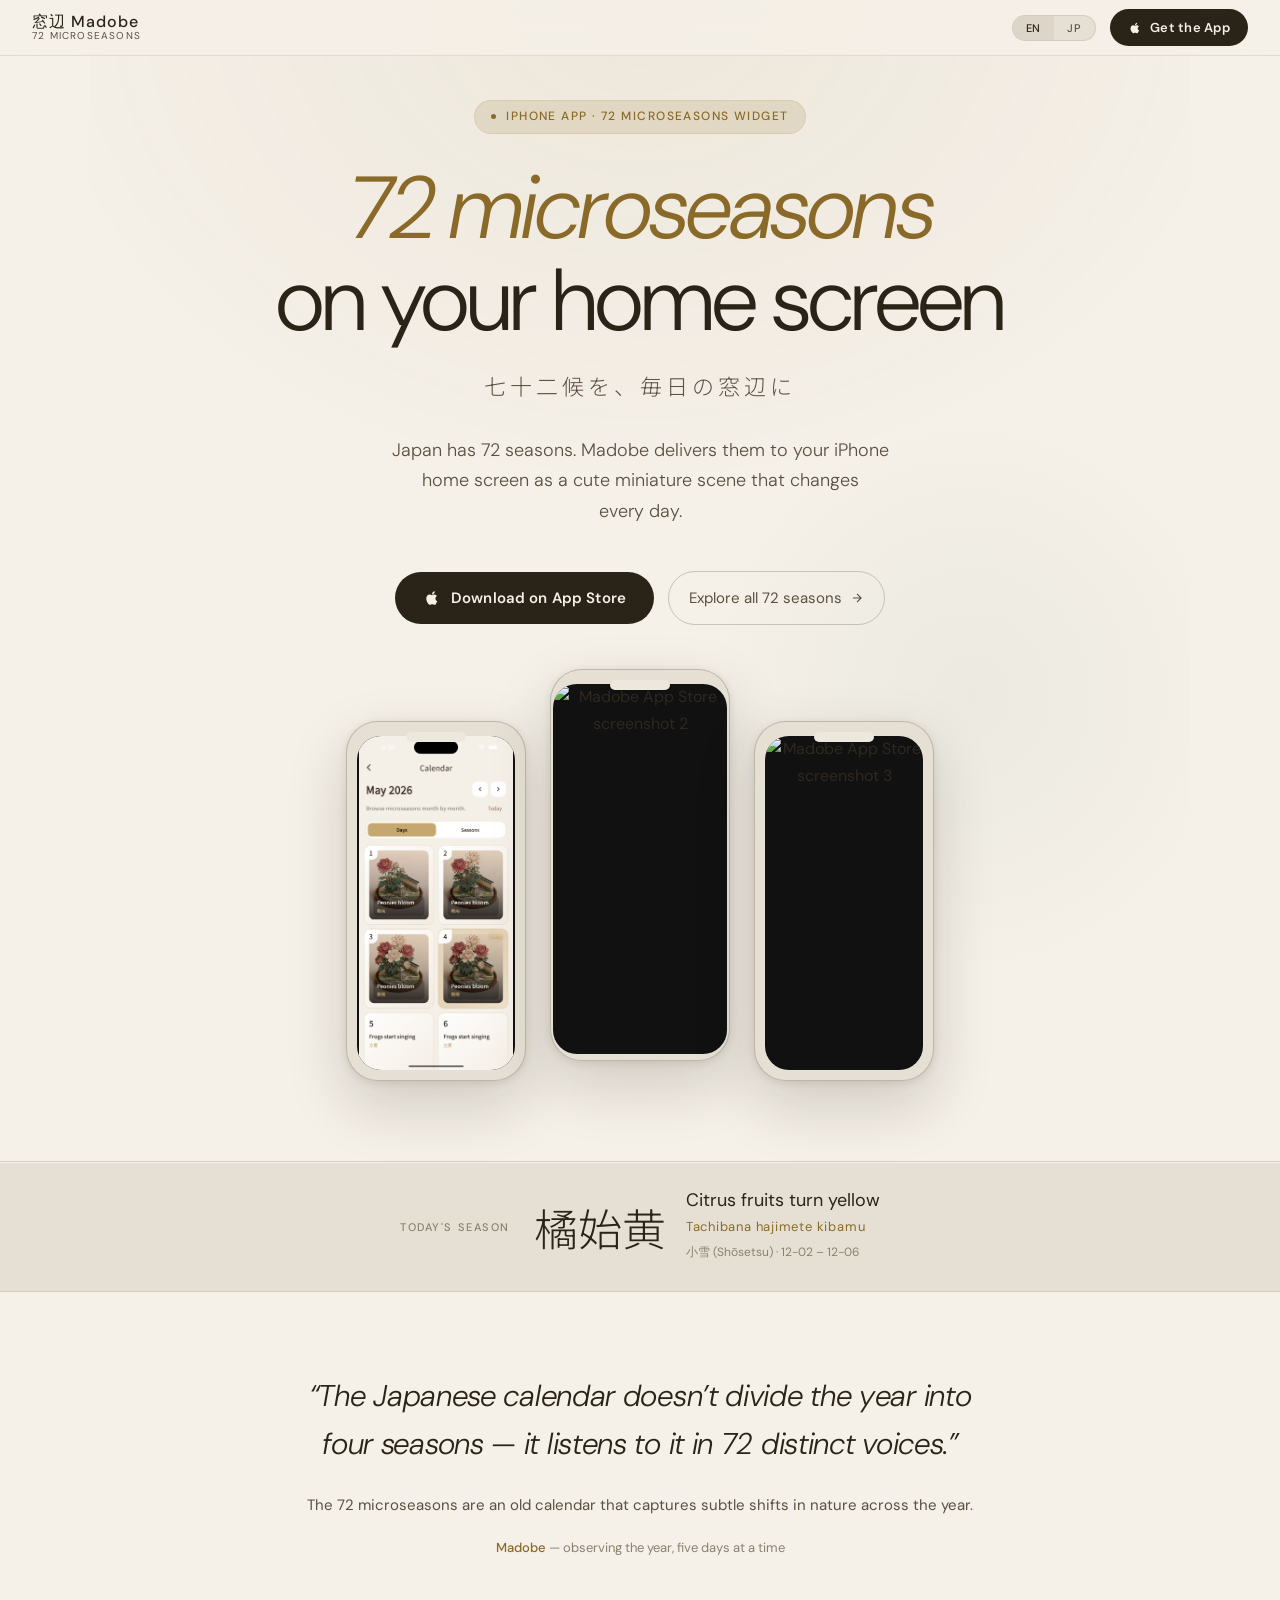
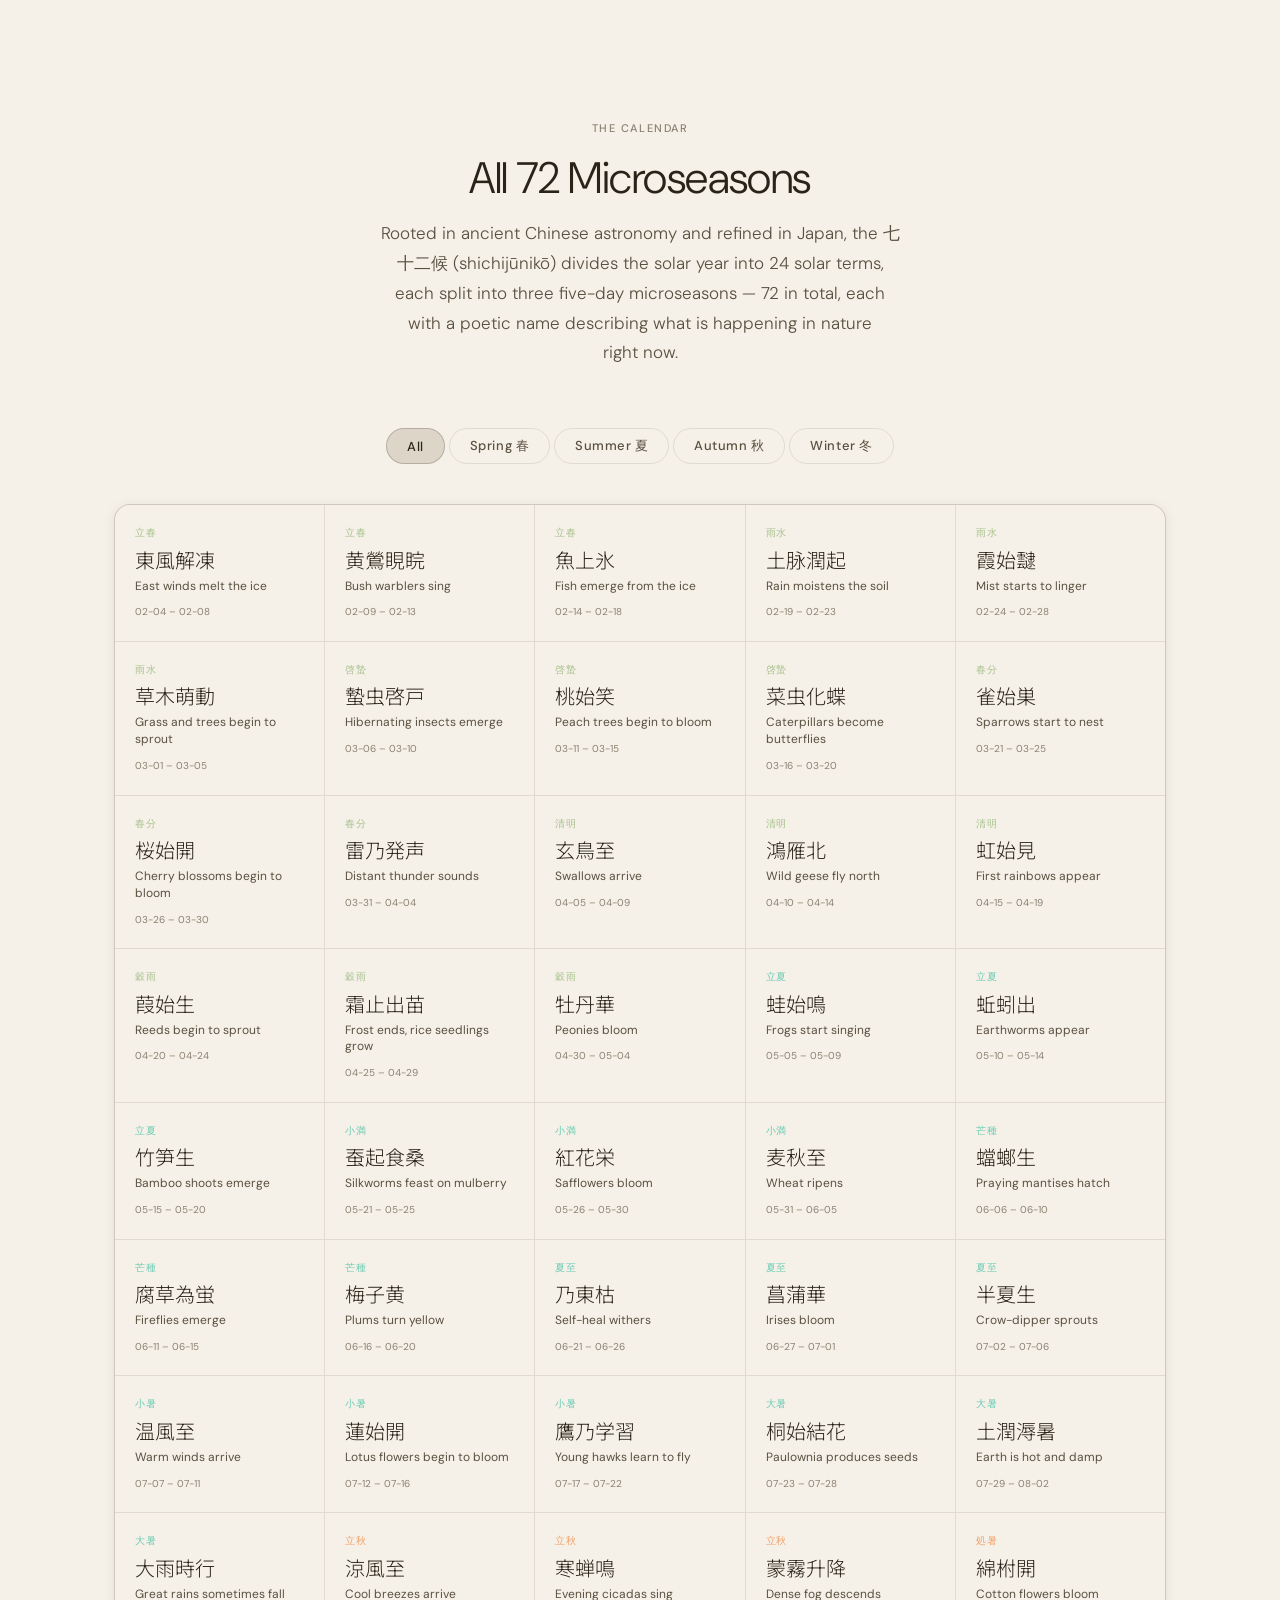
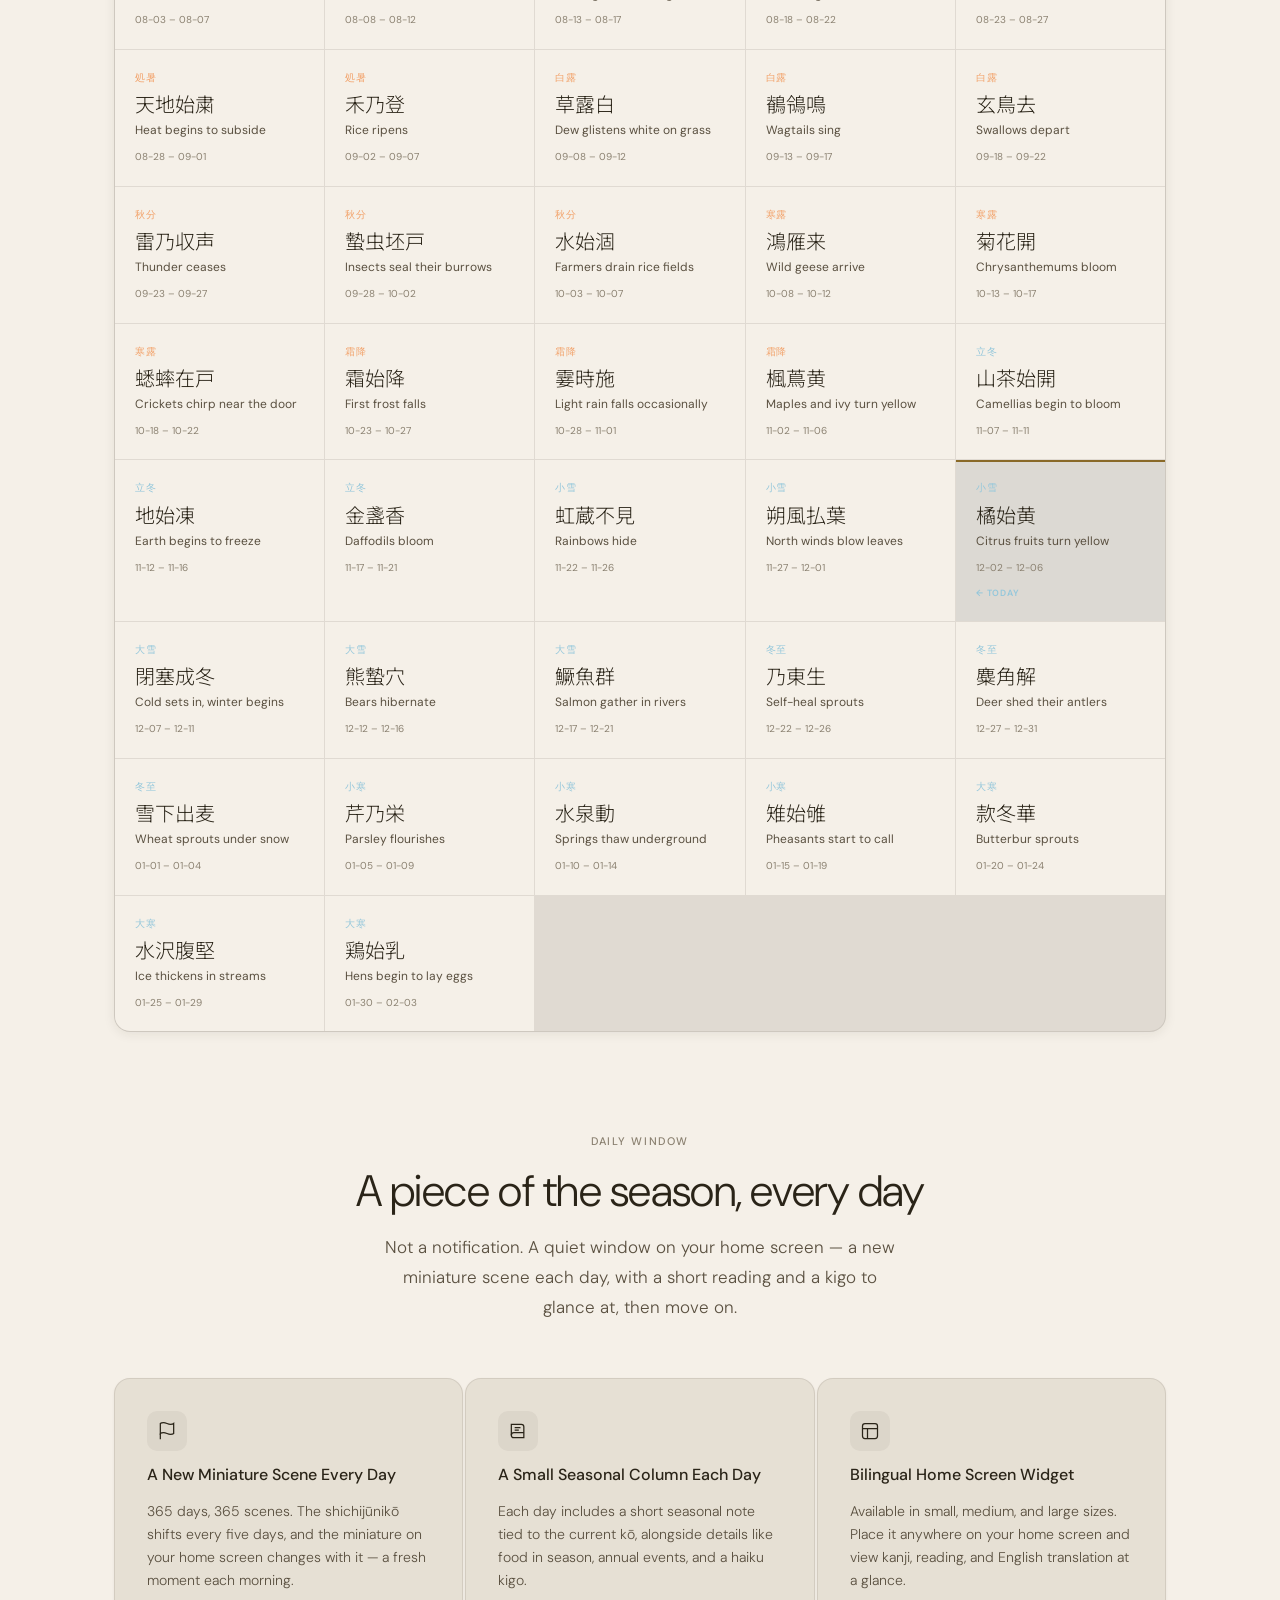
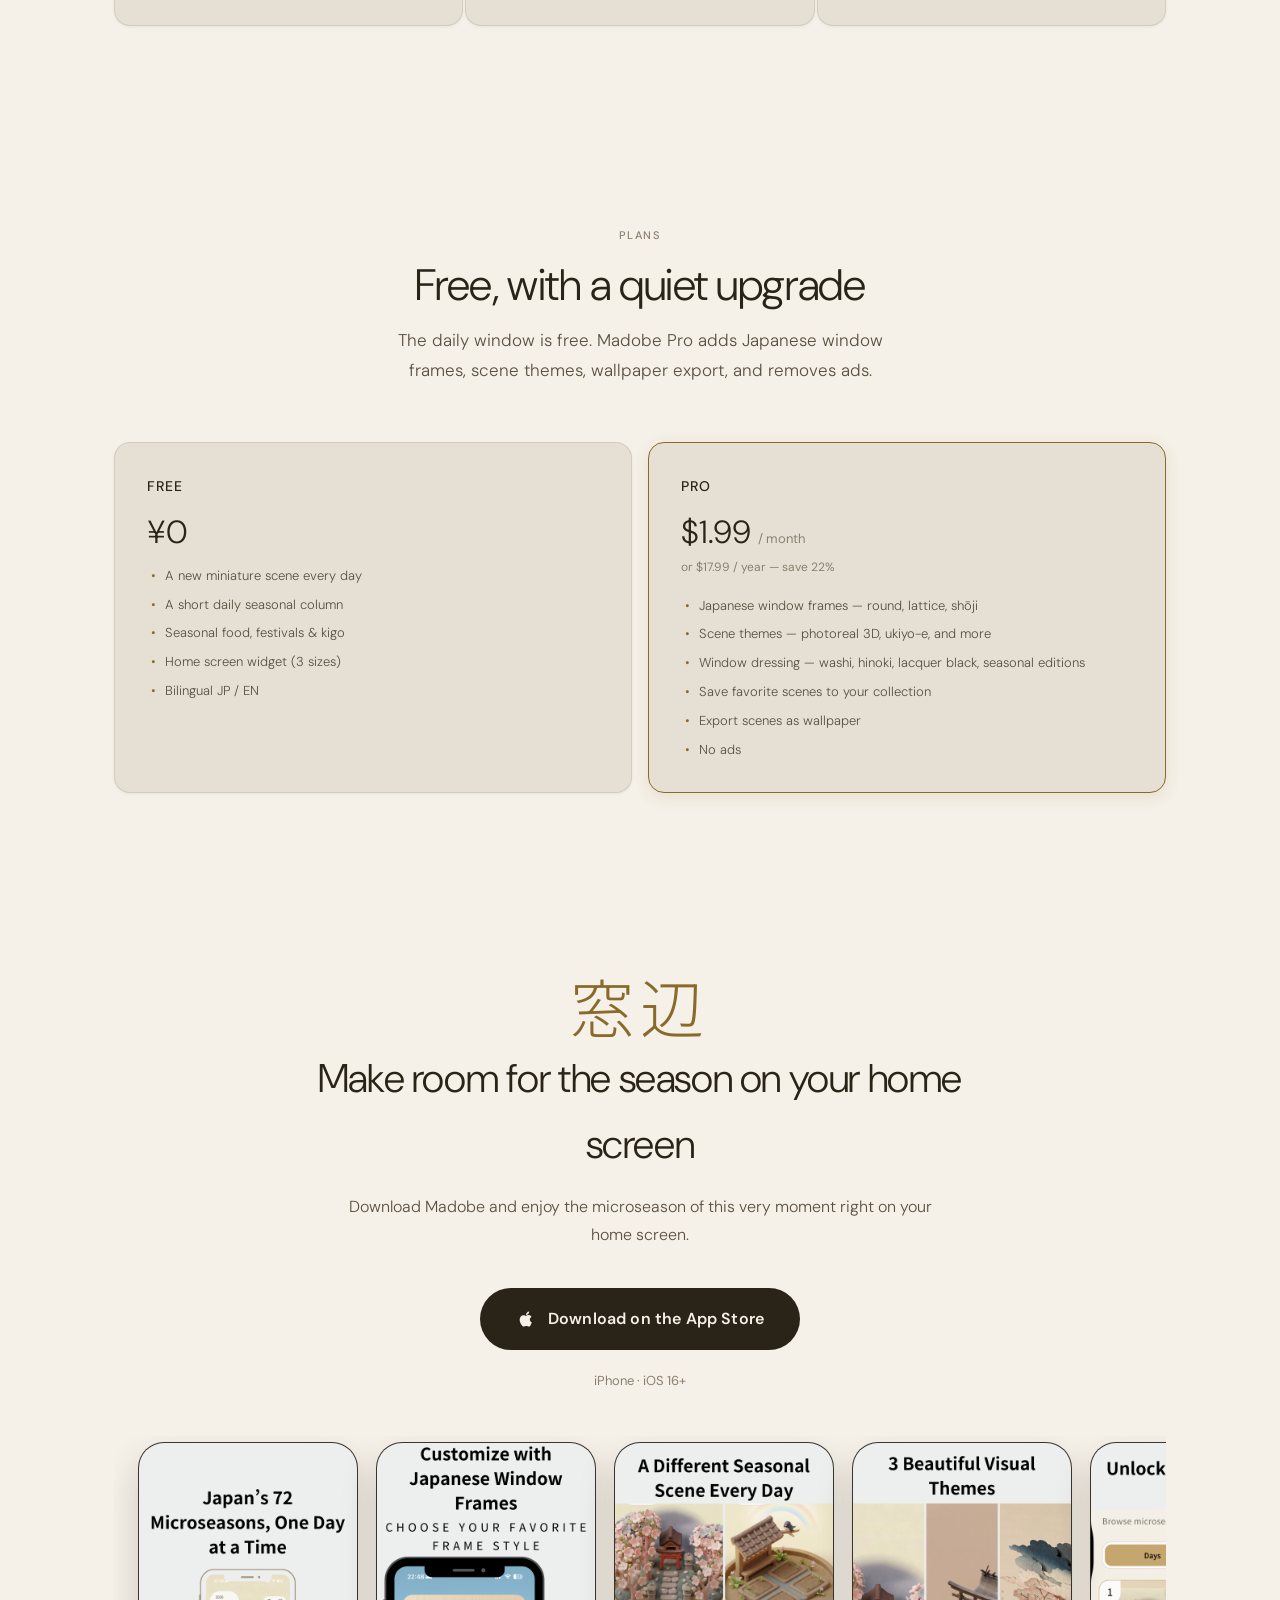
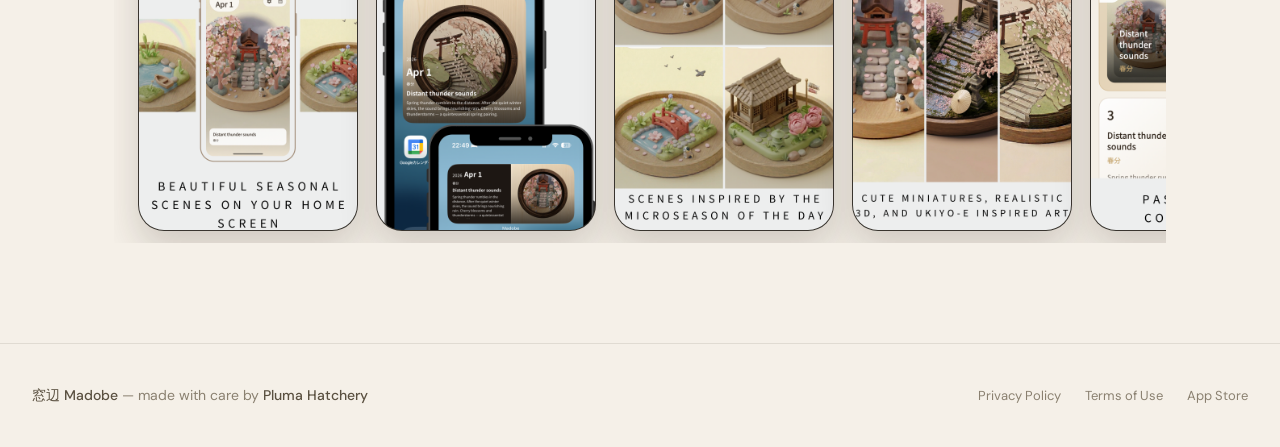
==== index.html @ 2fee661a "Polish landing page copy and assets" ====
<!doctype html>
<html lang="en">
<head>
  <meta charset="utf-8">
  <meta name="viewport" content="width=device-width, initial-scale=1">
  <title>Madobe</title>
  <meta http-equiv="refresh" content="0; url=/madobe/">
  <link rel="canonical" href="https://plumahatchery.com/madobe/">
  <script>
    window.location.replace('/madobe/');
  </script>
</head>
<body>
  <p>Redirecting to <a href="/madobe/">Madobe</a>...</p>
</body>
</html>
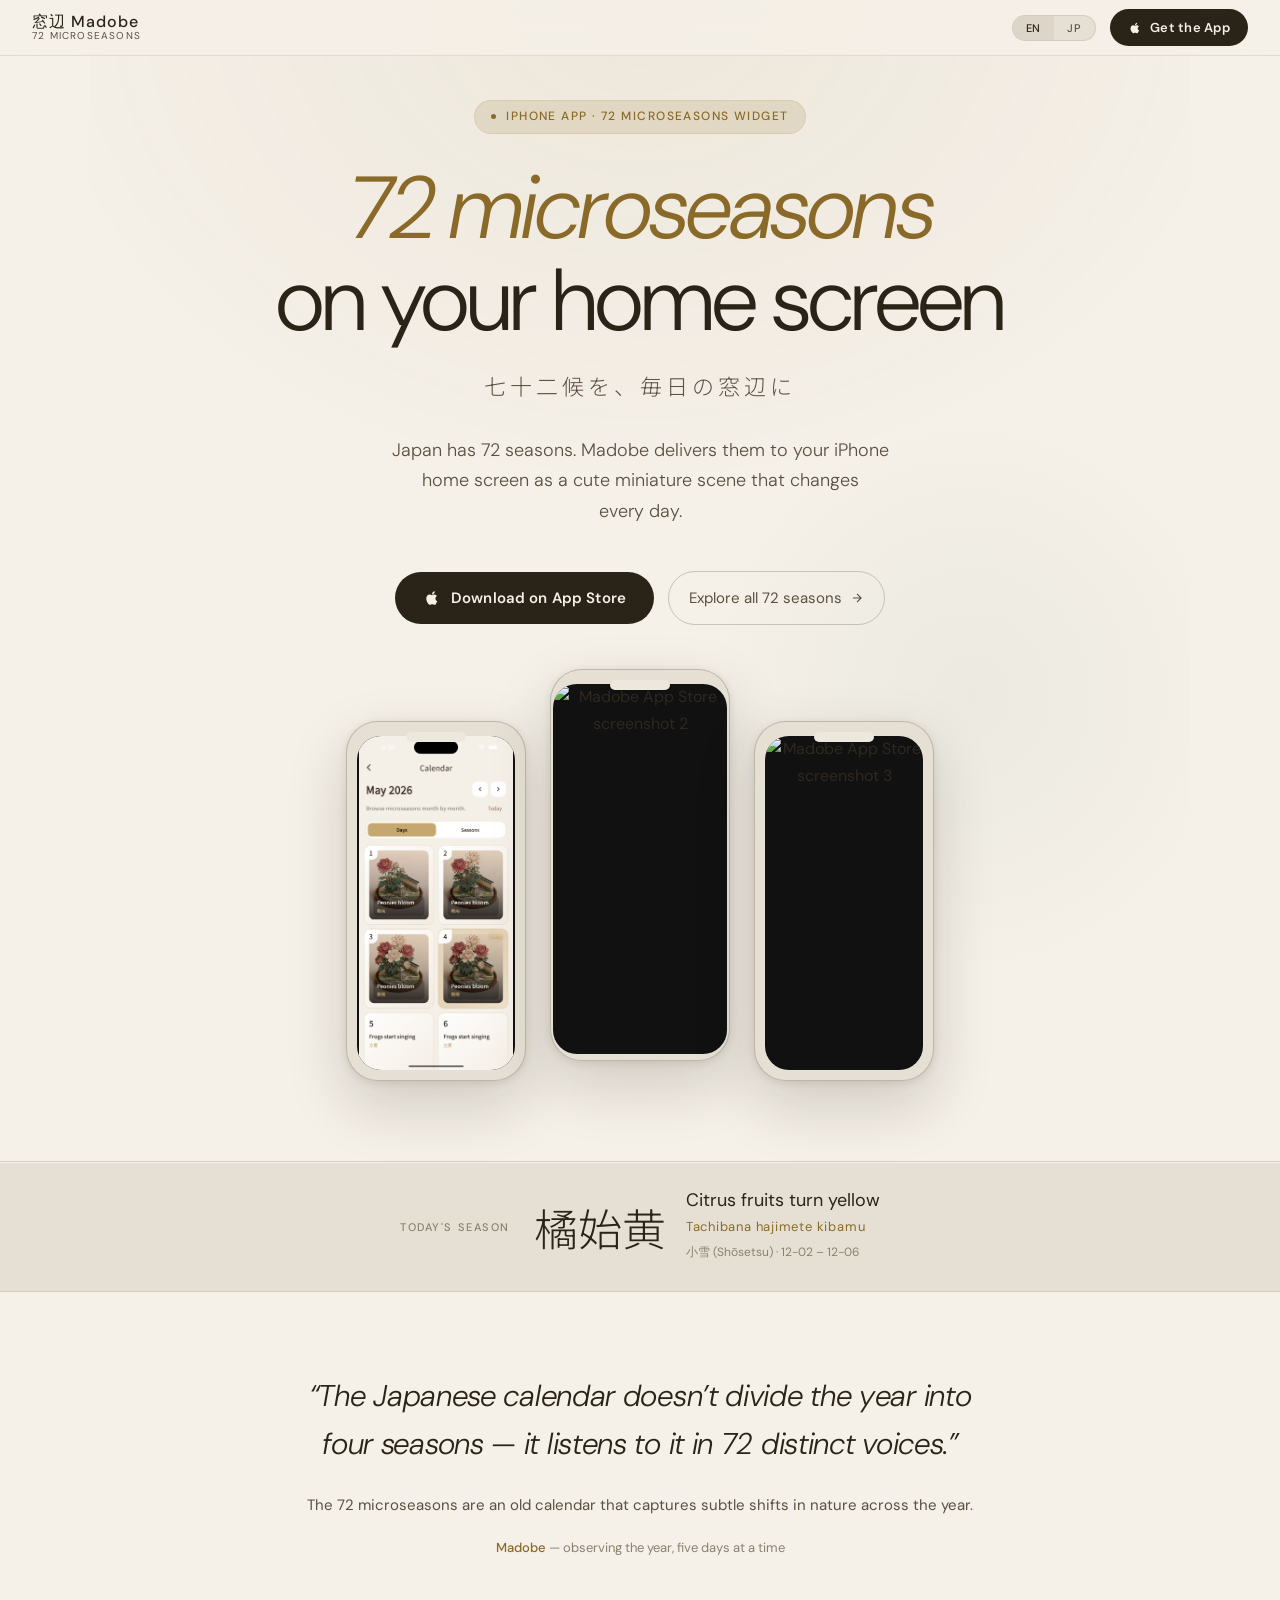
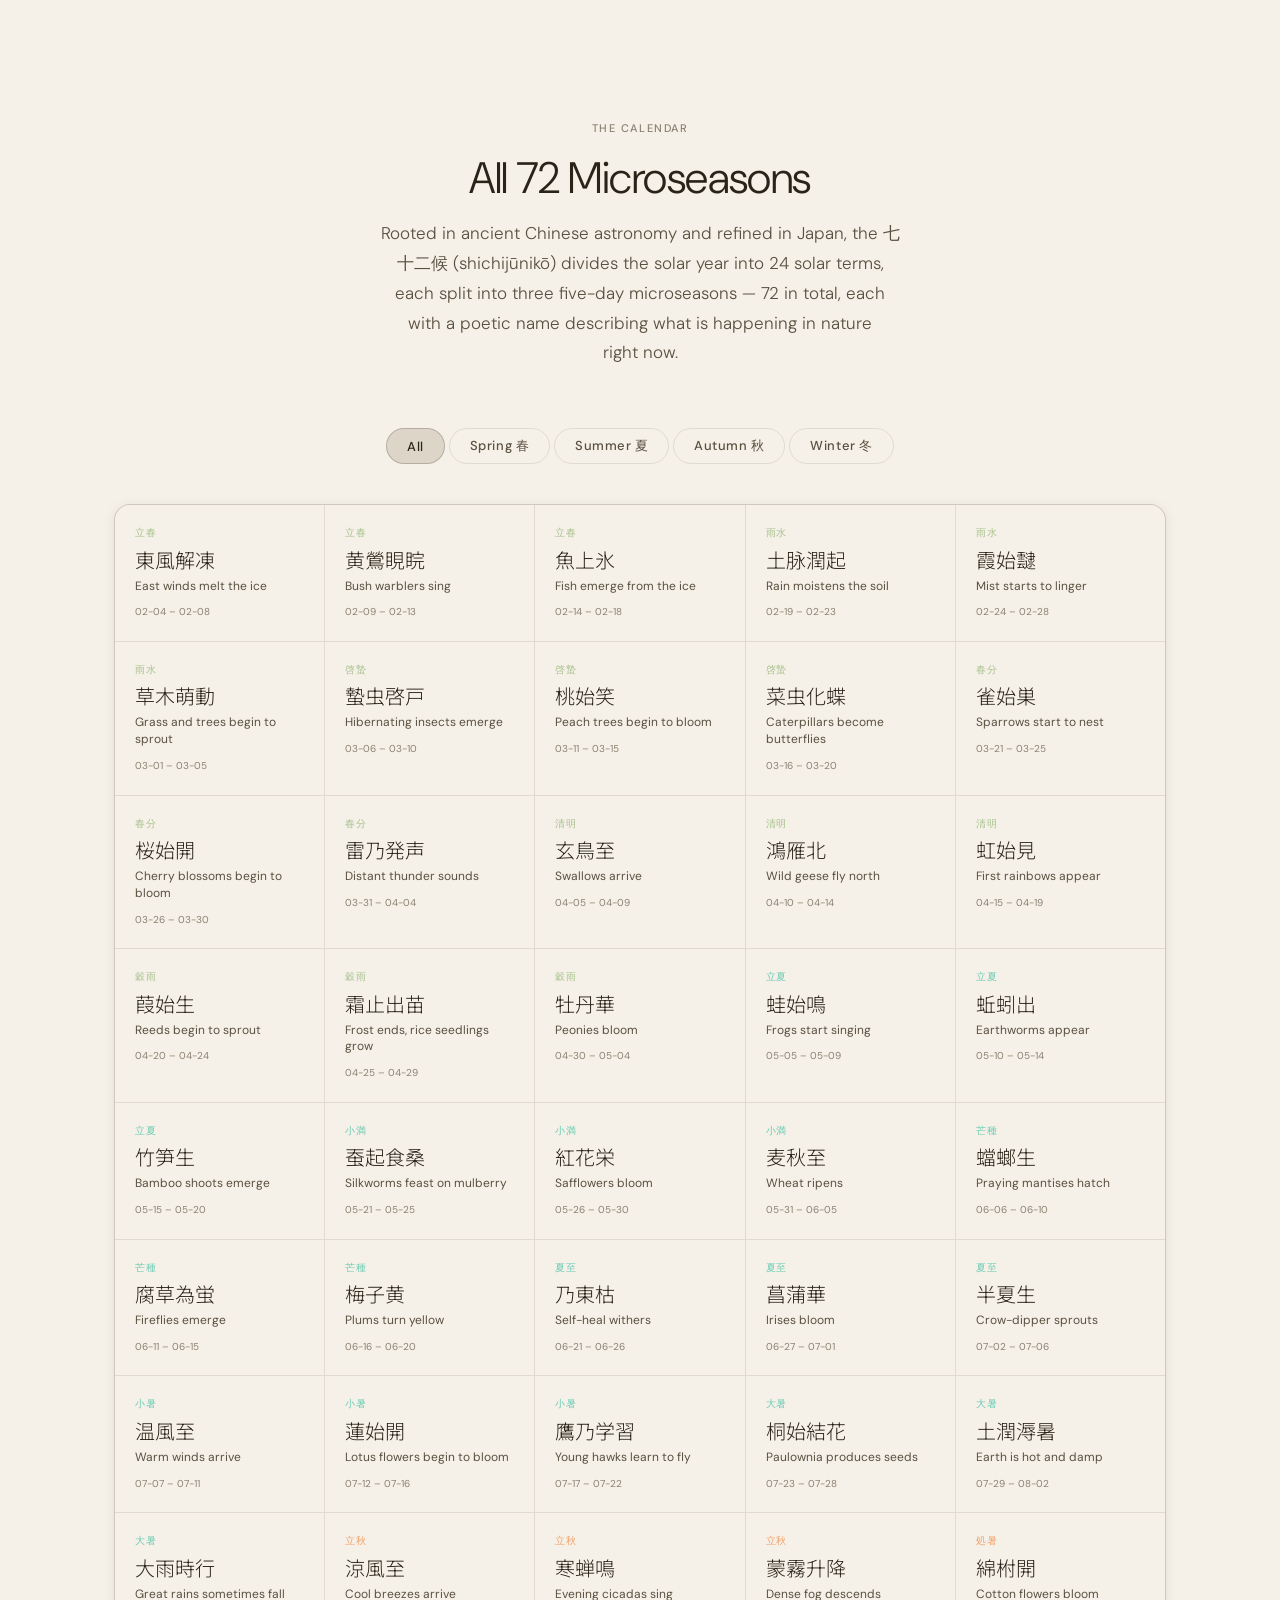
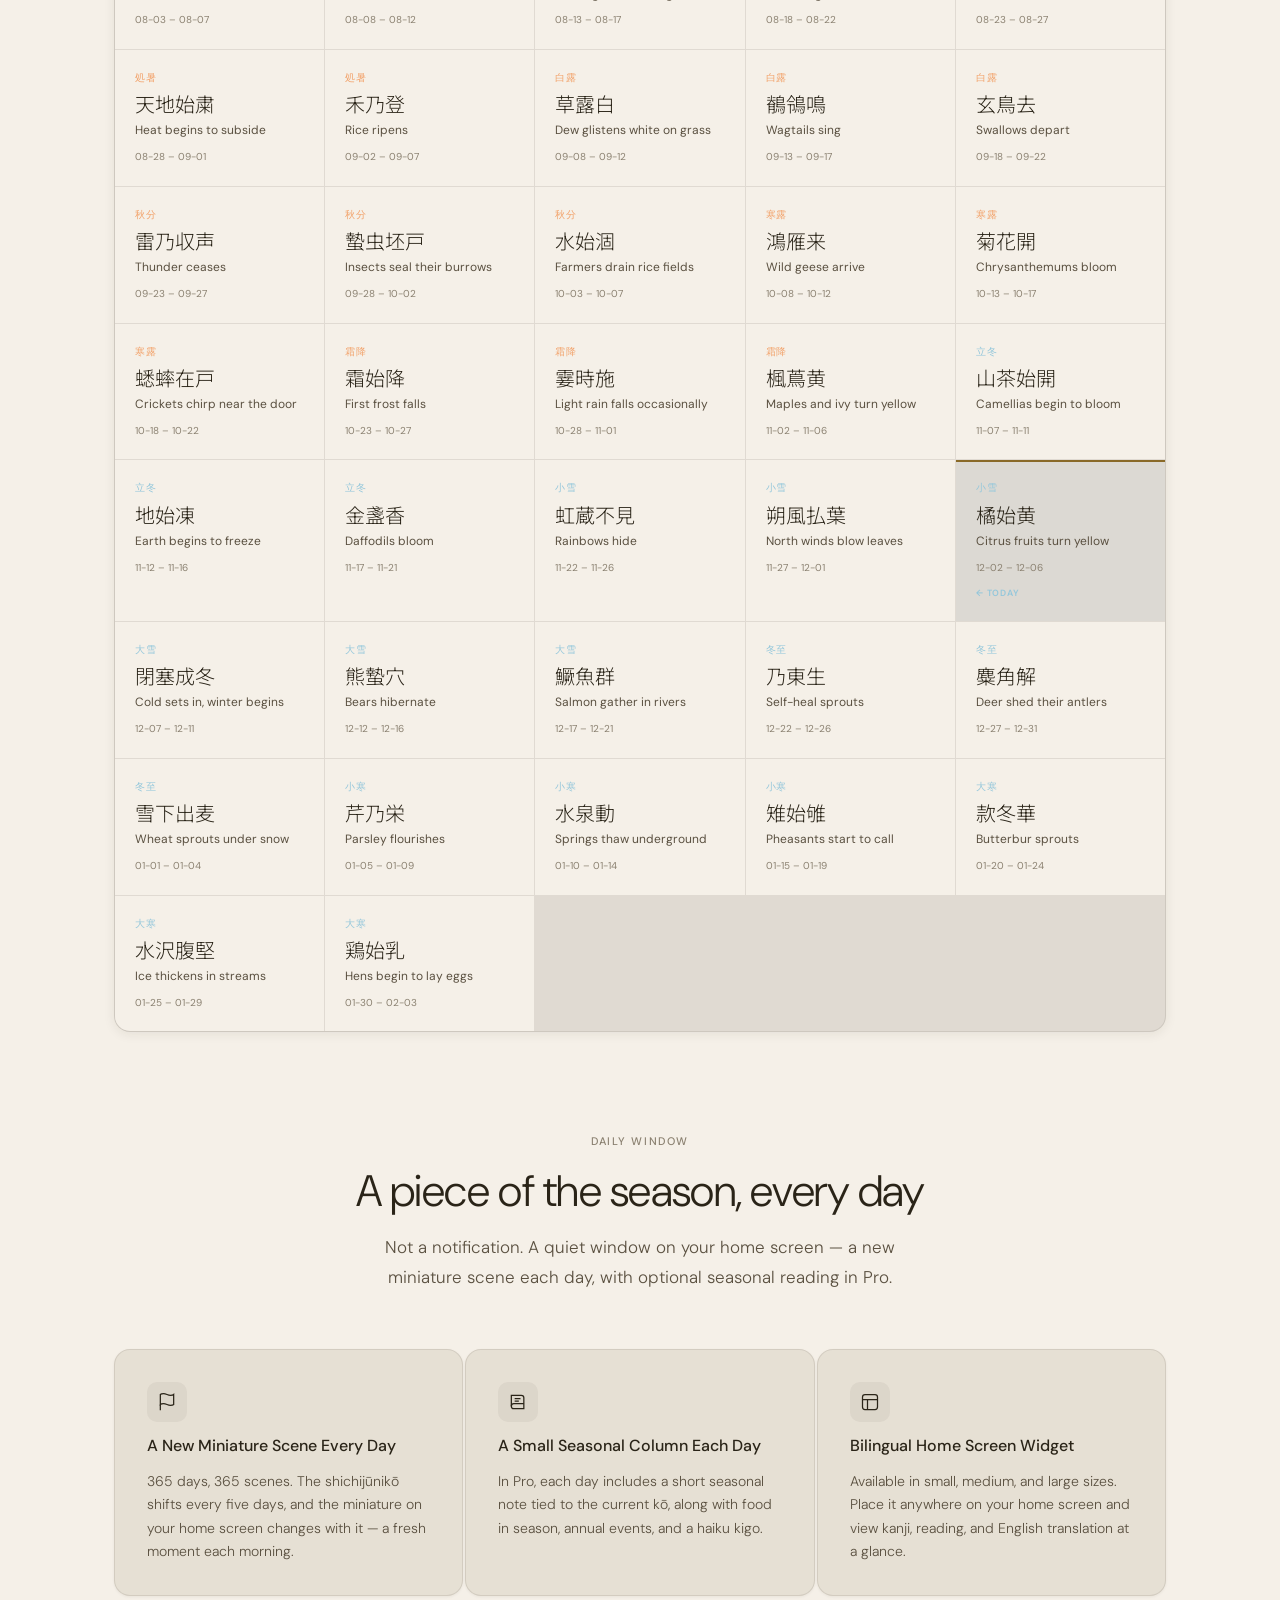
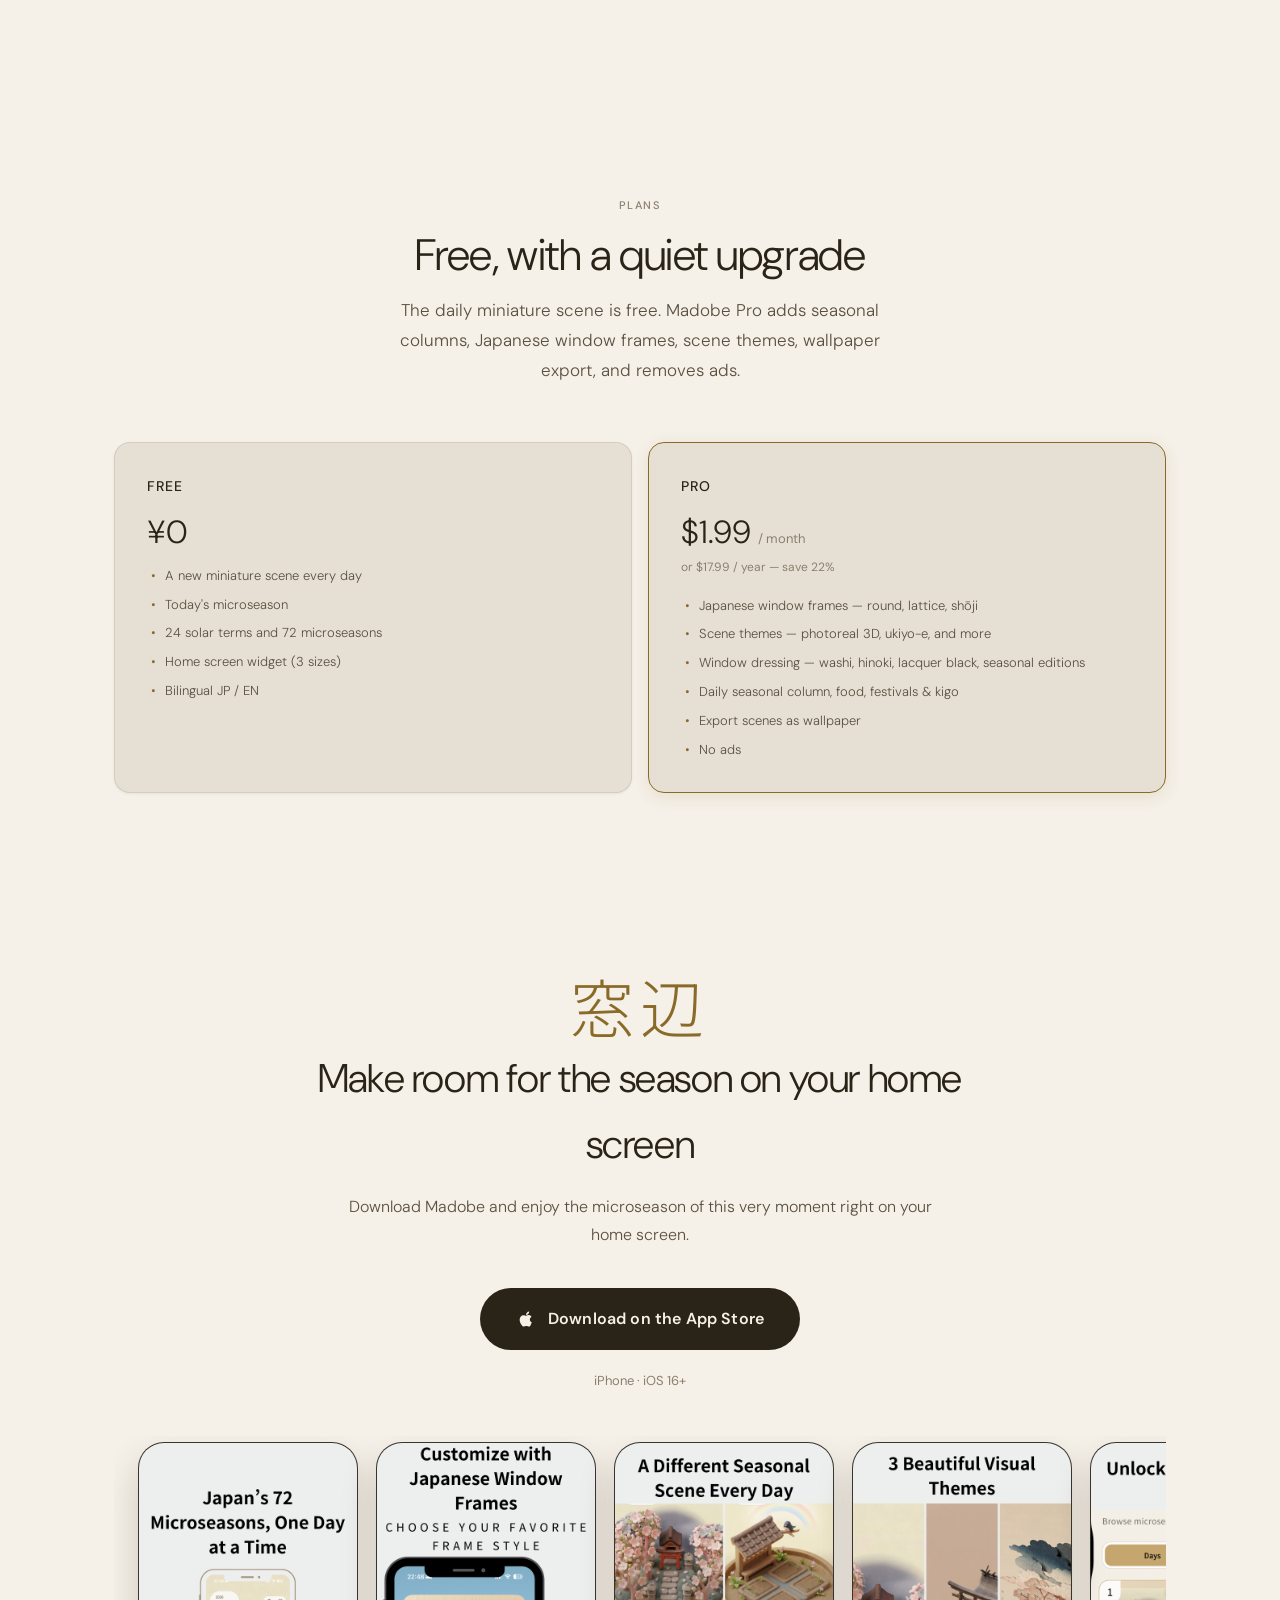
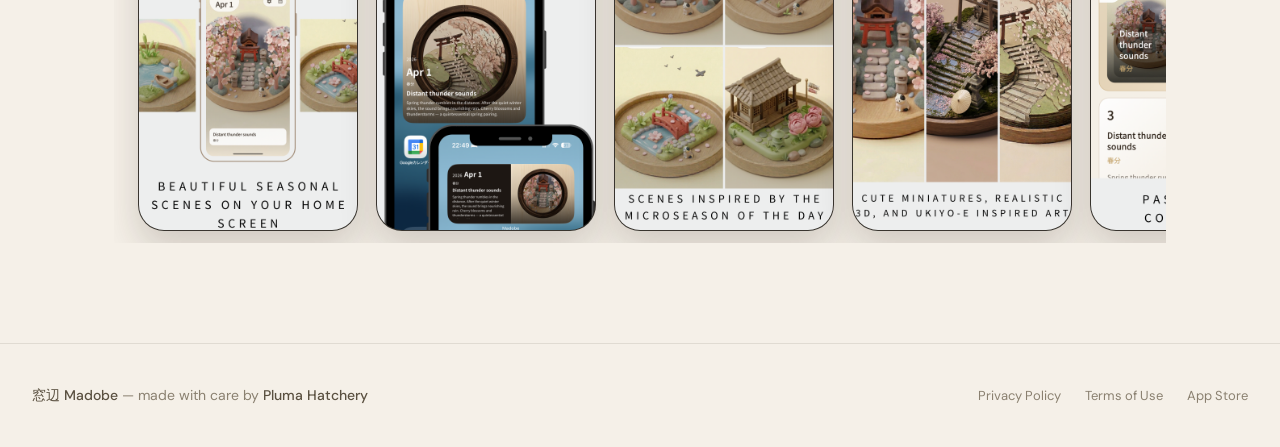
==== commit 2bcb0d17: "Add SEO basics — meta, OG, Twitter card, JSON-LD, robots, sitemap madobe/index.html: - Meta descript" ====
--- a/index.html
+++ b/index.html
@@ -4,6 +4,7 @@
   <meta charset="utf-8">
   <meta name="viewport" content="width=device-width, initial-scale=1">
   <title>Madobe</title>
+  <meta name="robots" content="noindex,follow">
   <meta http-equiv="refresh" content="0; url=/madobe/">
   <link rel="canonical" href="https://plumahatchery.com/madobe/">
   <script>
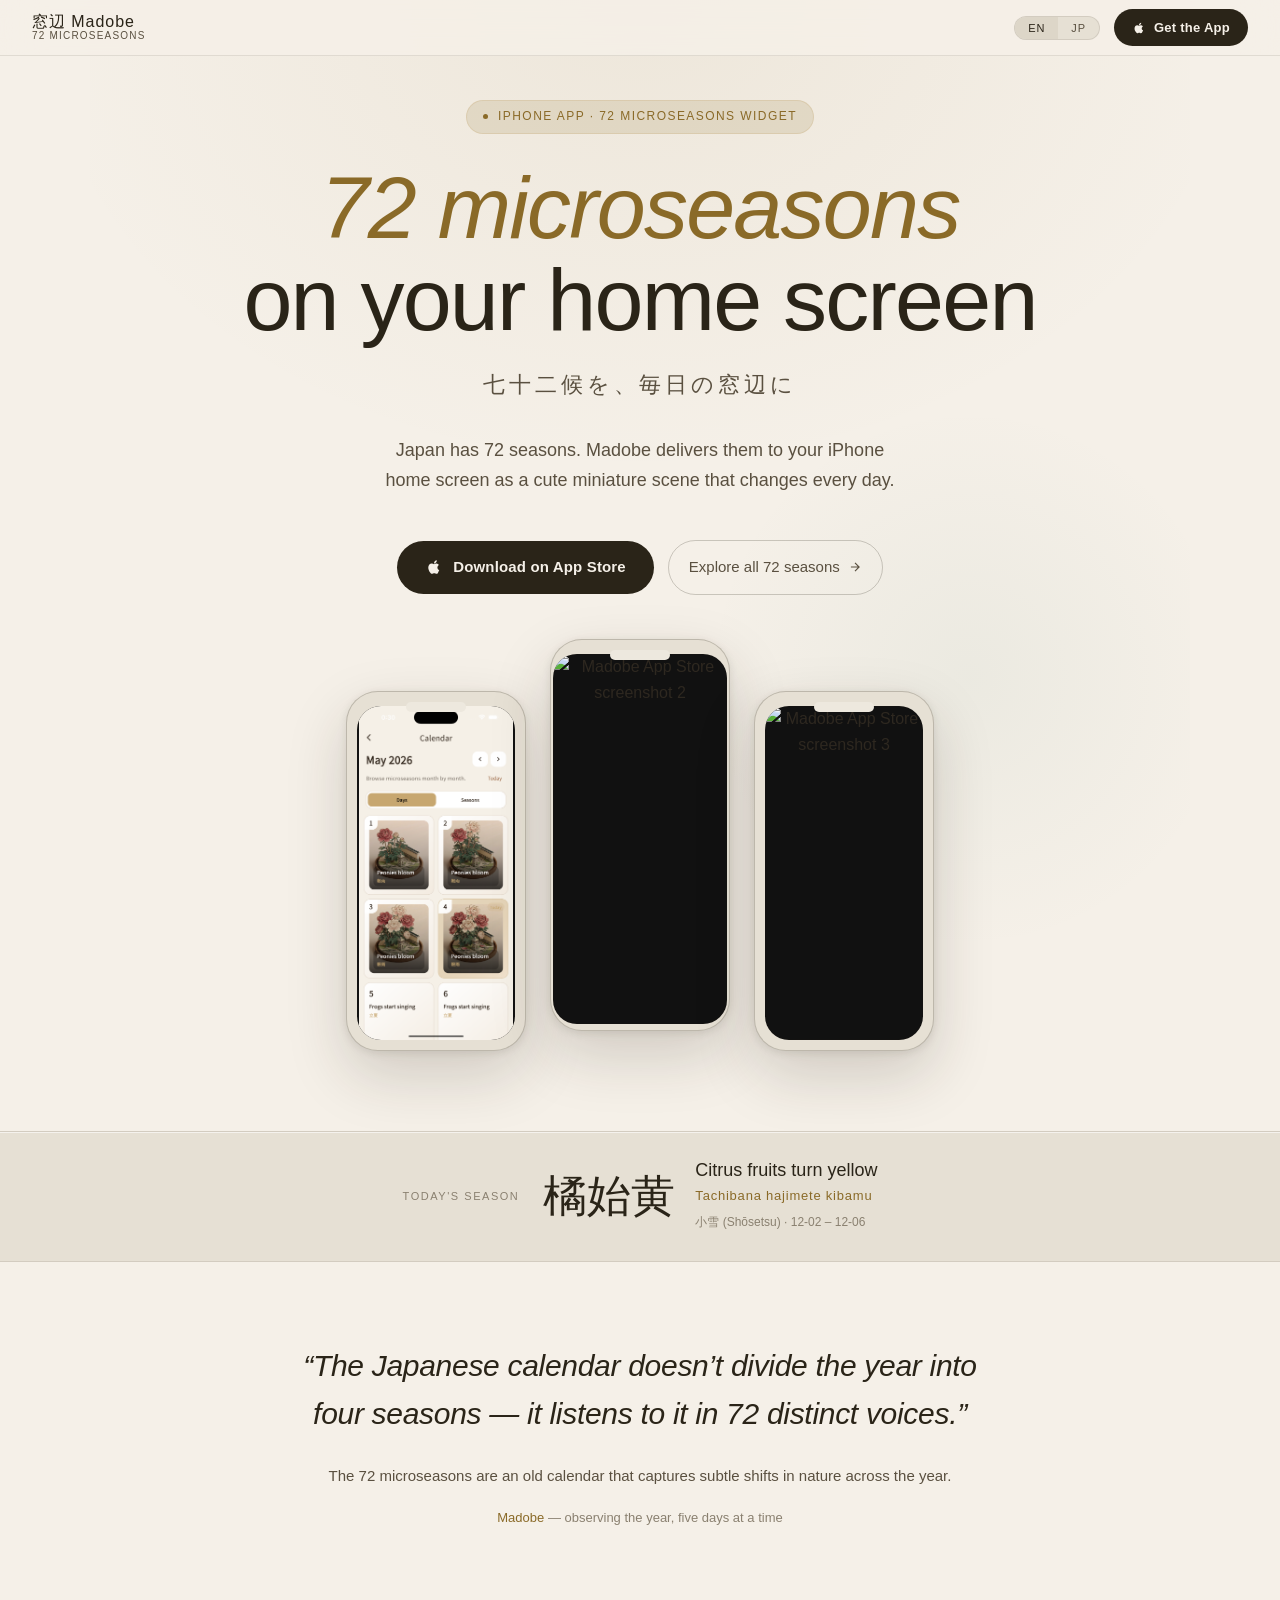
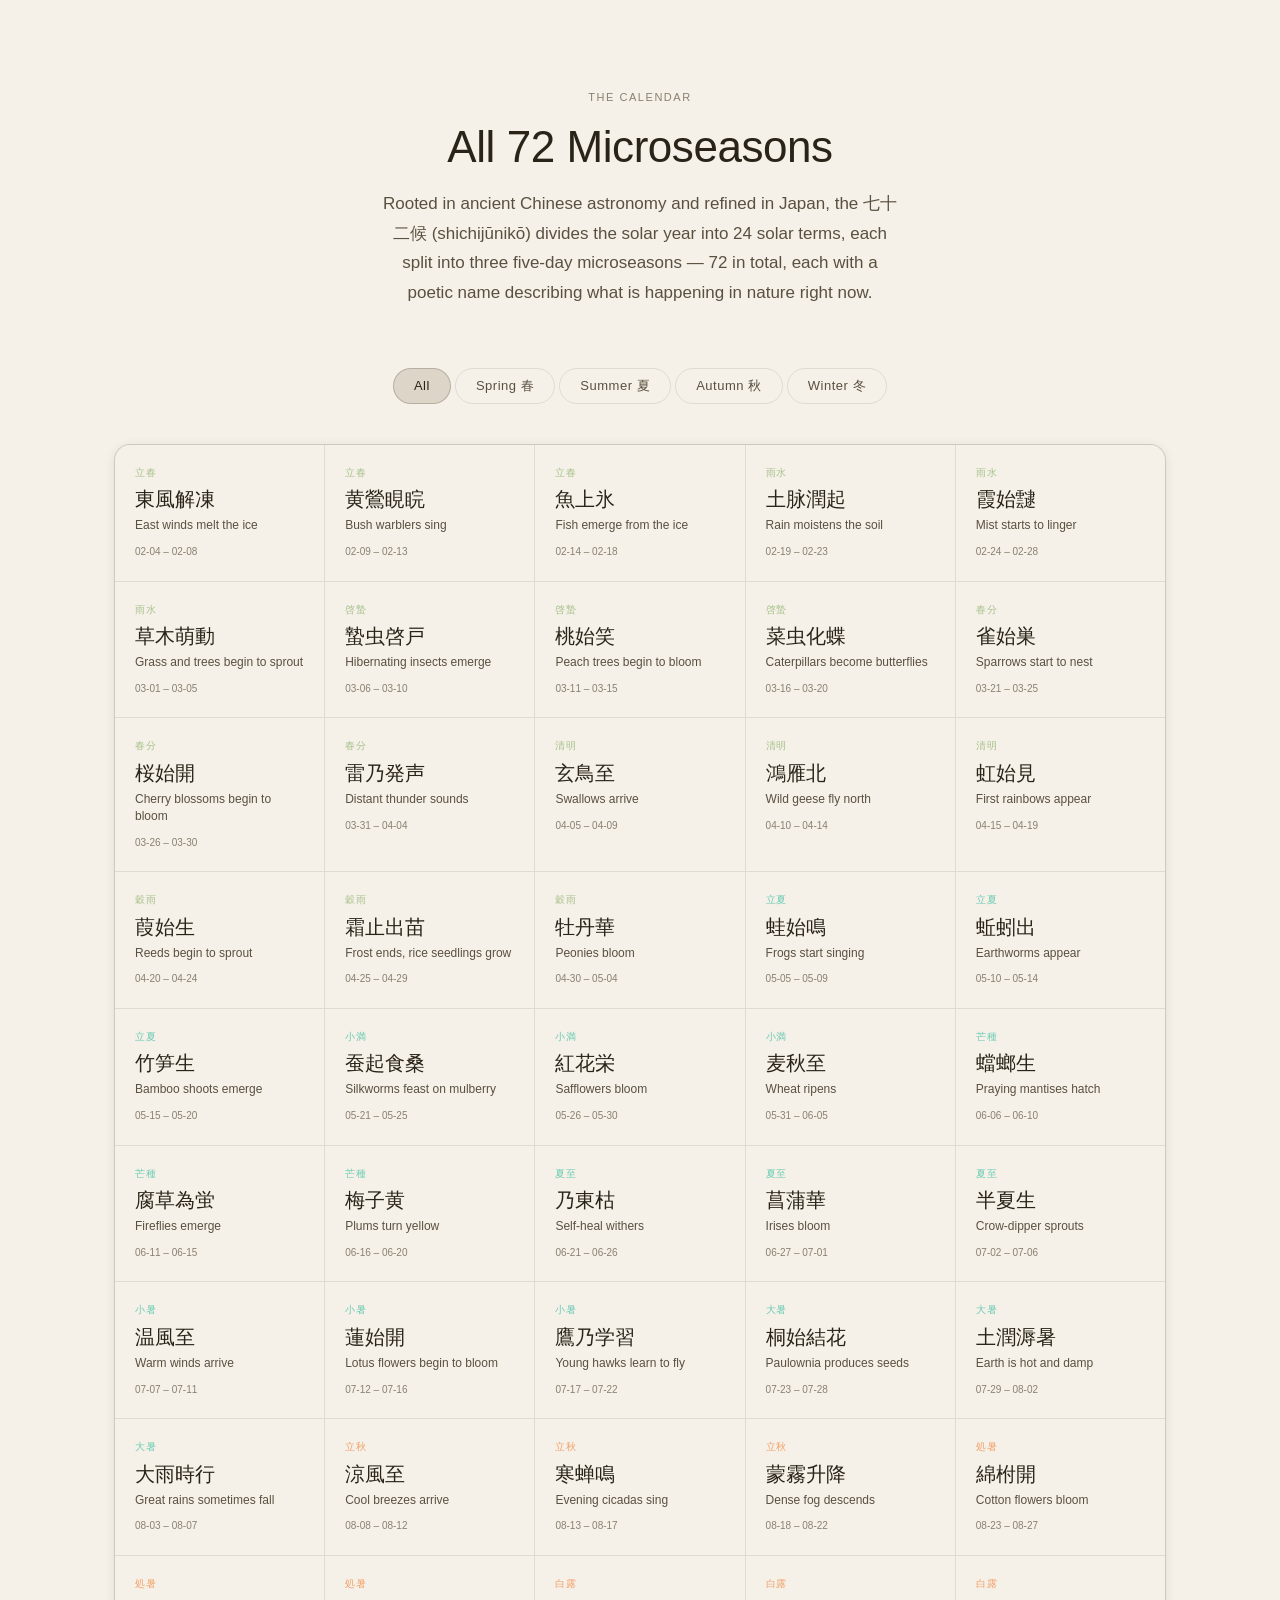
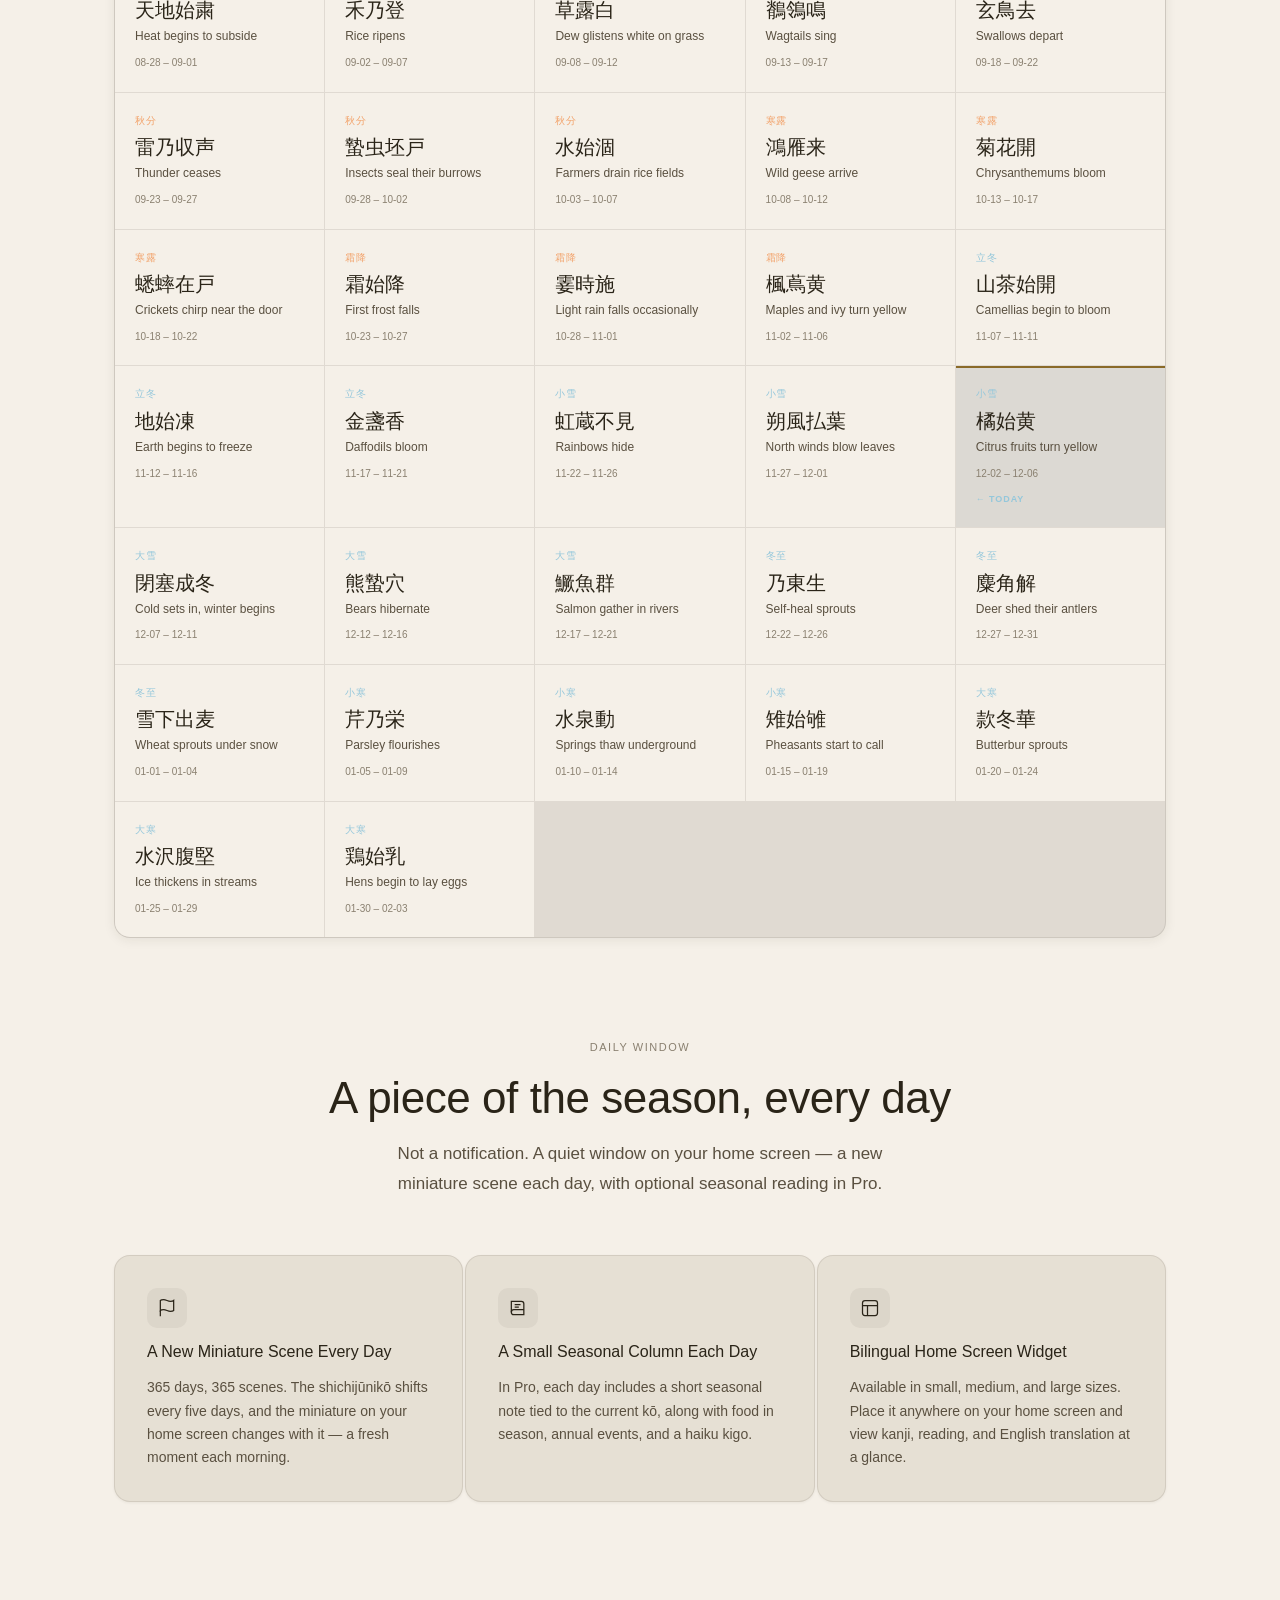
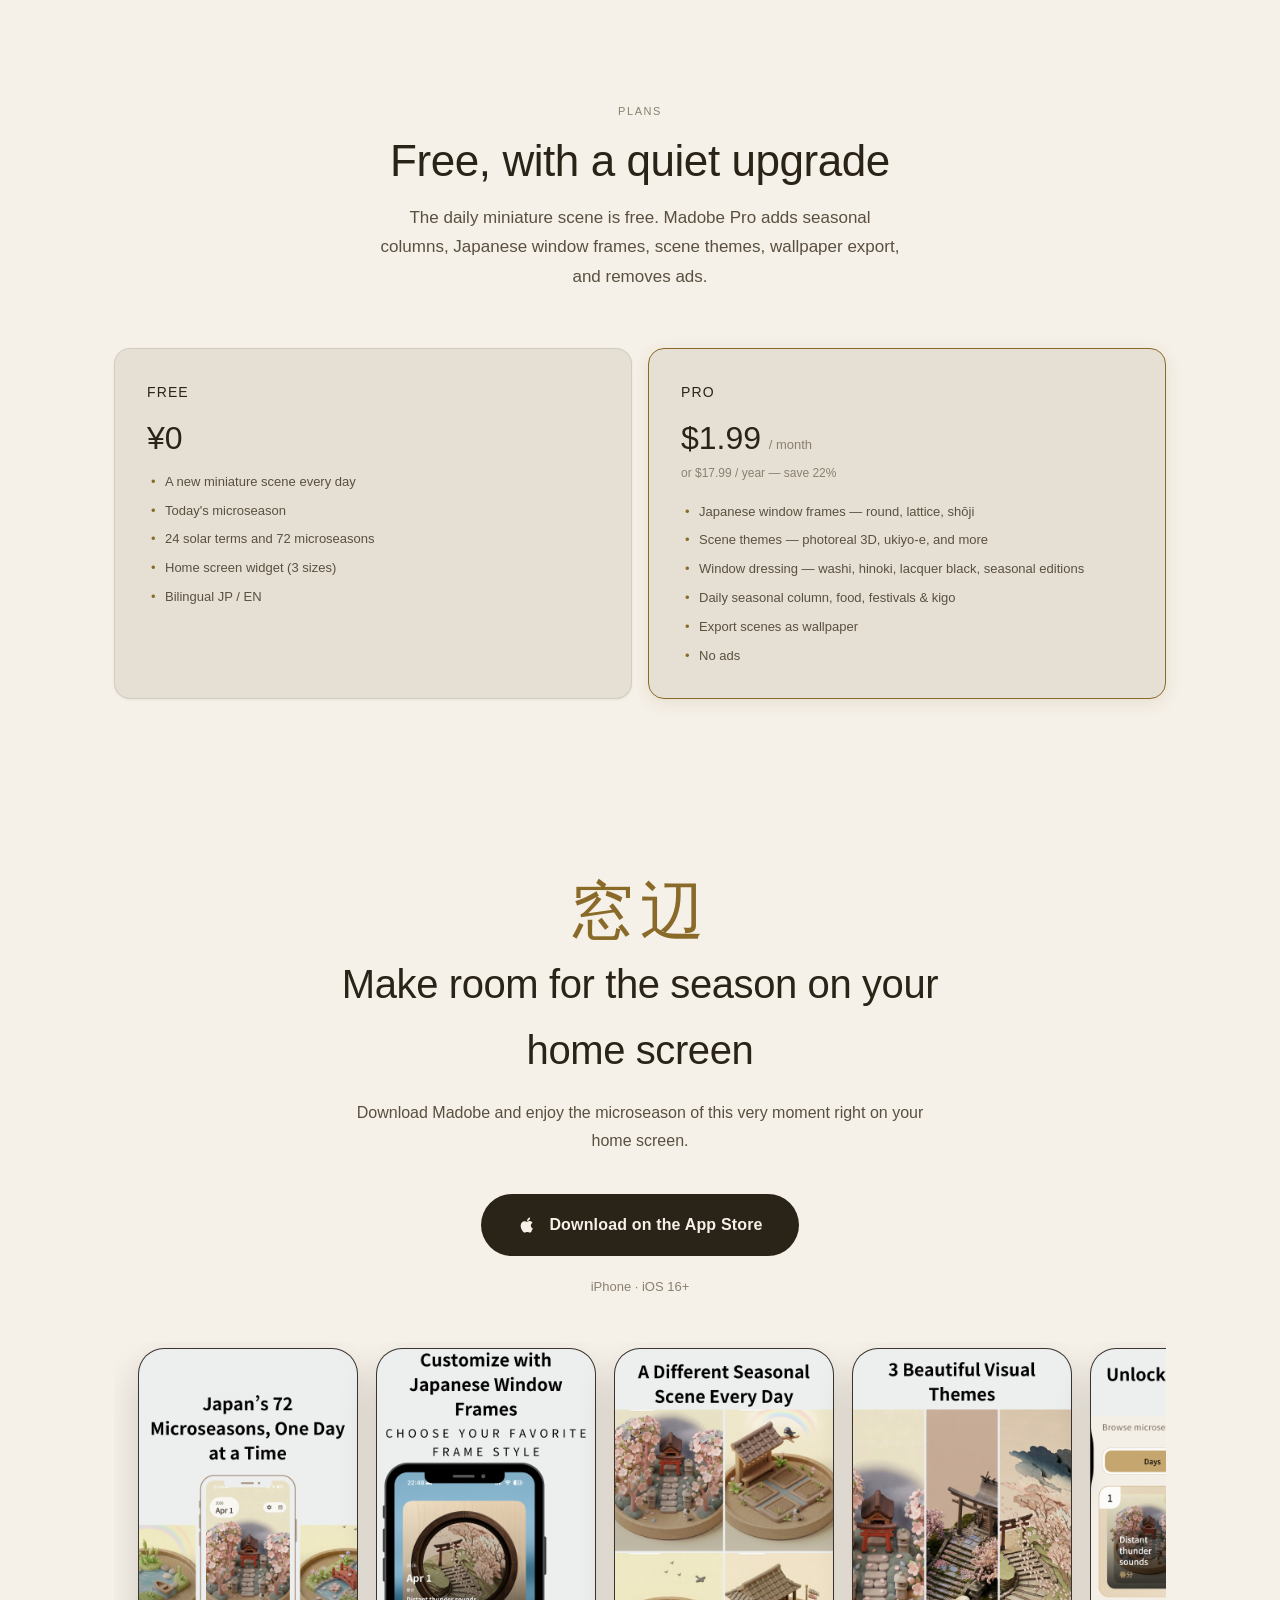
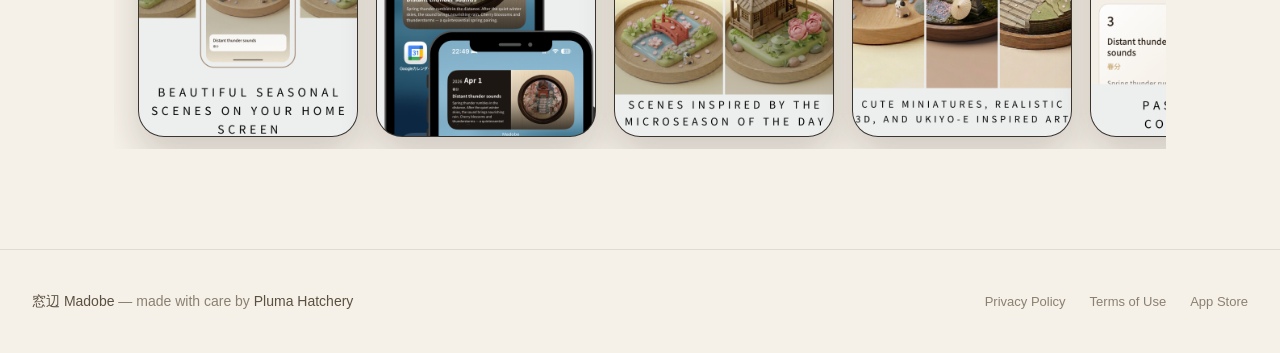
==== commit a923af3f: "Add basic security policies" ====
--- a/index.html
+++ b/index.html
@@ -4,6 +4,9 @@
   <meta charset="utf-8">
   <meta name="viewport" content="width=device-width, initial-scale=1">
   <title>Madobe</title>
+  <meta name="google-site-verification" content="6fL8pVOhXV0p_stTMp_lK1hkpMFZQ0UGc04hpS4qetU">
+  <meta http-equiv="Content-Security-Policy" content="default-src 'self'; img-src 'self' https: data:; style-src 'self' 'unsafe-inline' https://fonts.googleapis.com; font-src 'self' https://fonts.gstatic.com data:; script-src 'self' 'unsafe-inline'; connect-src 'self'; object-src 'none'; base-uri 'self'; form-action 'self'; frame-ancestors 'none'; upgrade-insecure-requests">
+  <meta name="referrer" content="strict-origin-when-cross-origin">
   <meta name="robots" content="noindex,follow">
   <meta http-equiv="refresh" content="0; url=/madobe/">
   <link rel="canonical" href="https://plumahatchery.com/madobe/">
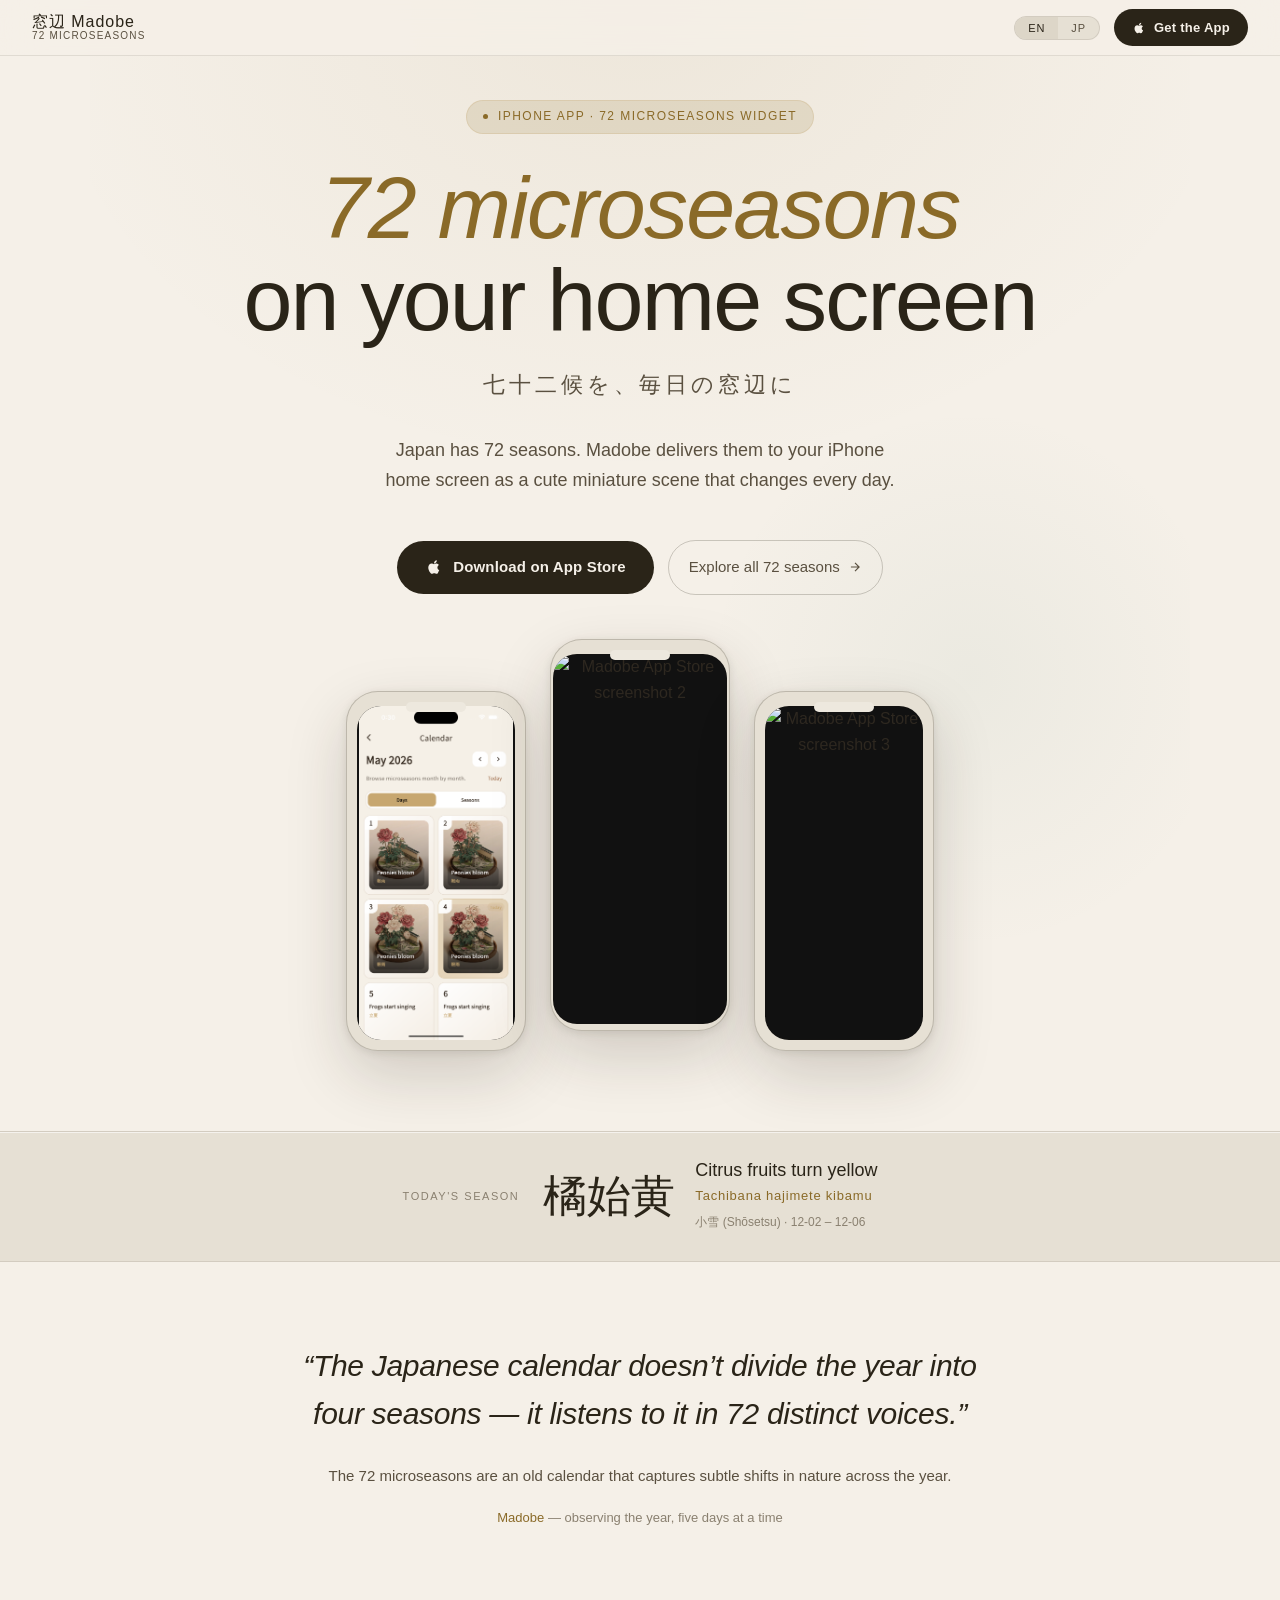
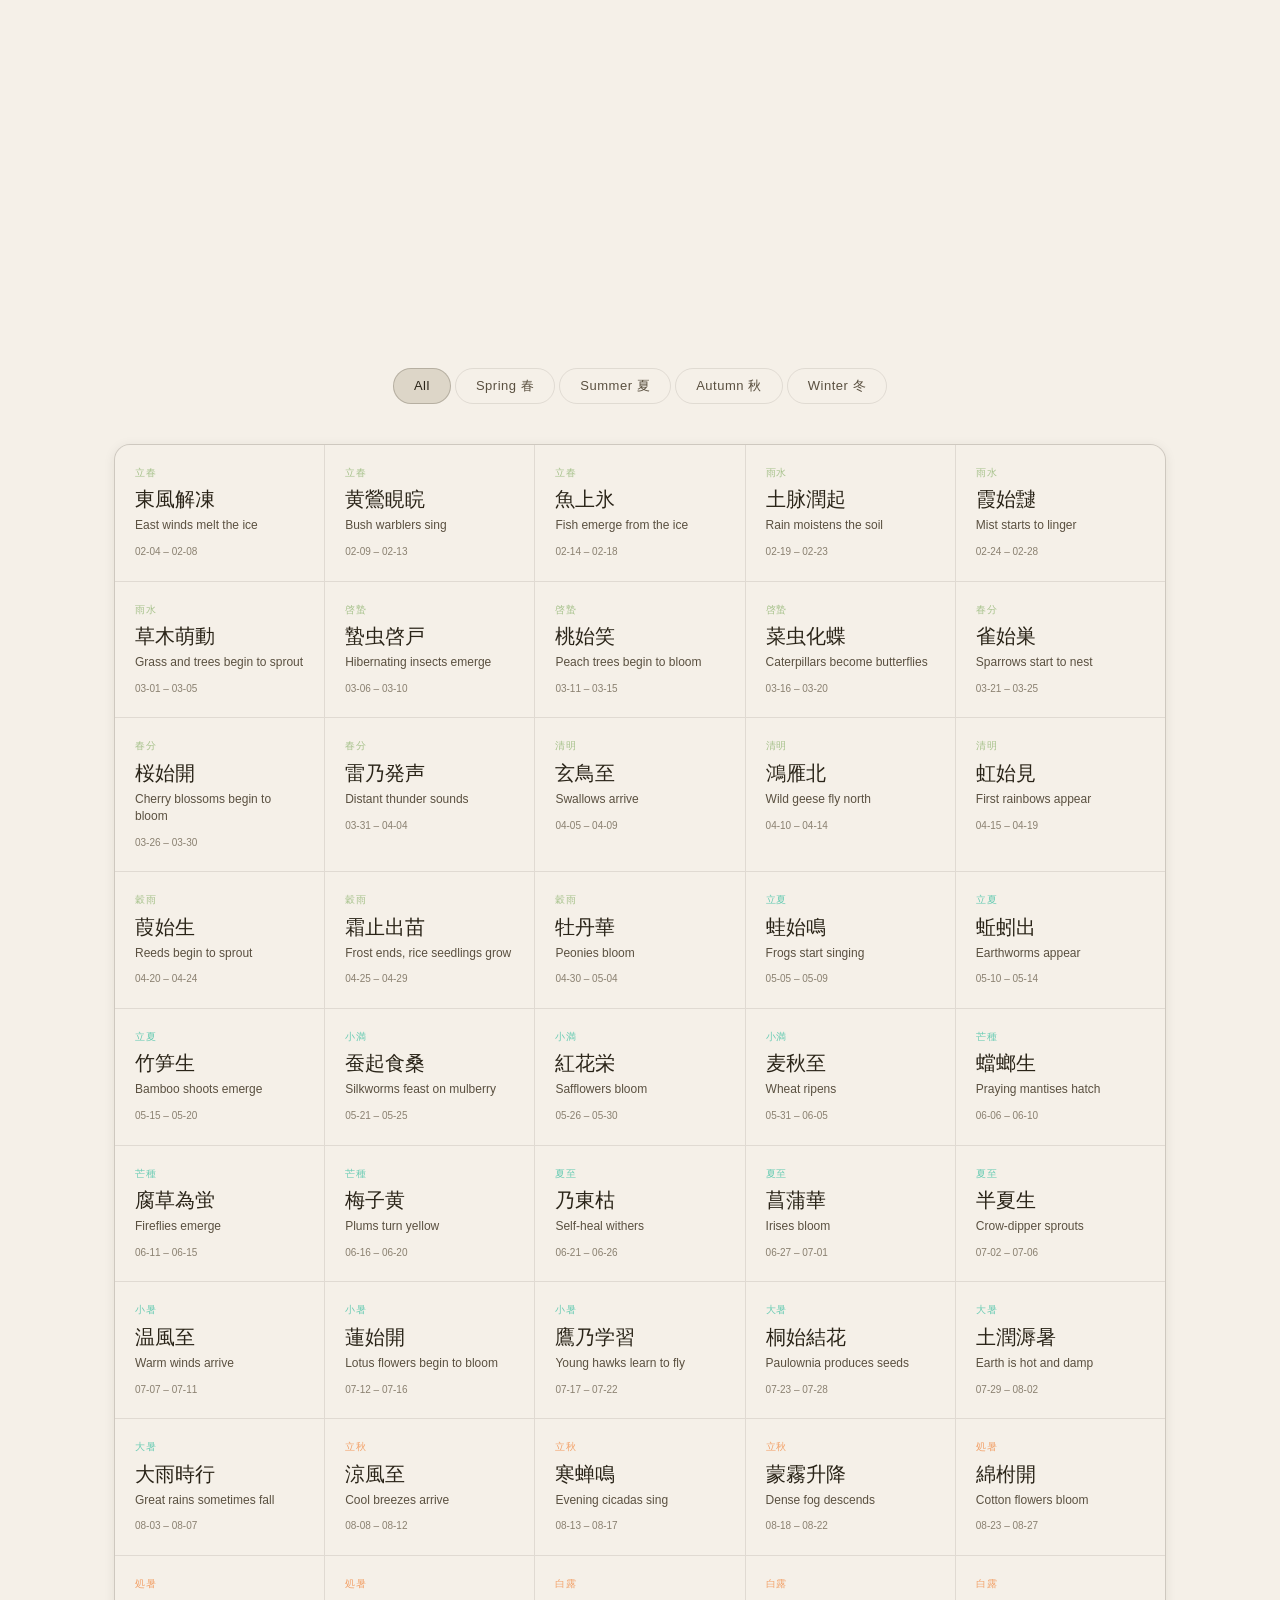
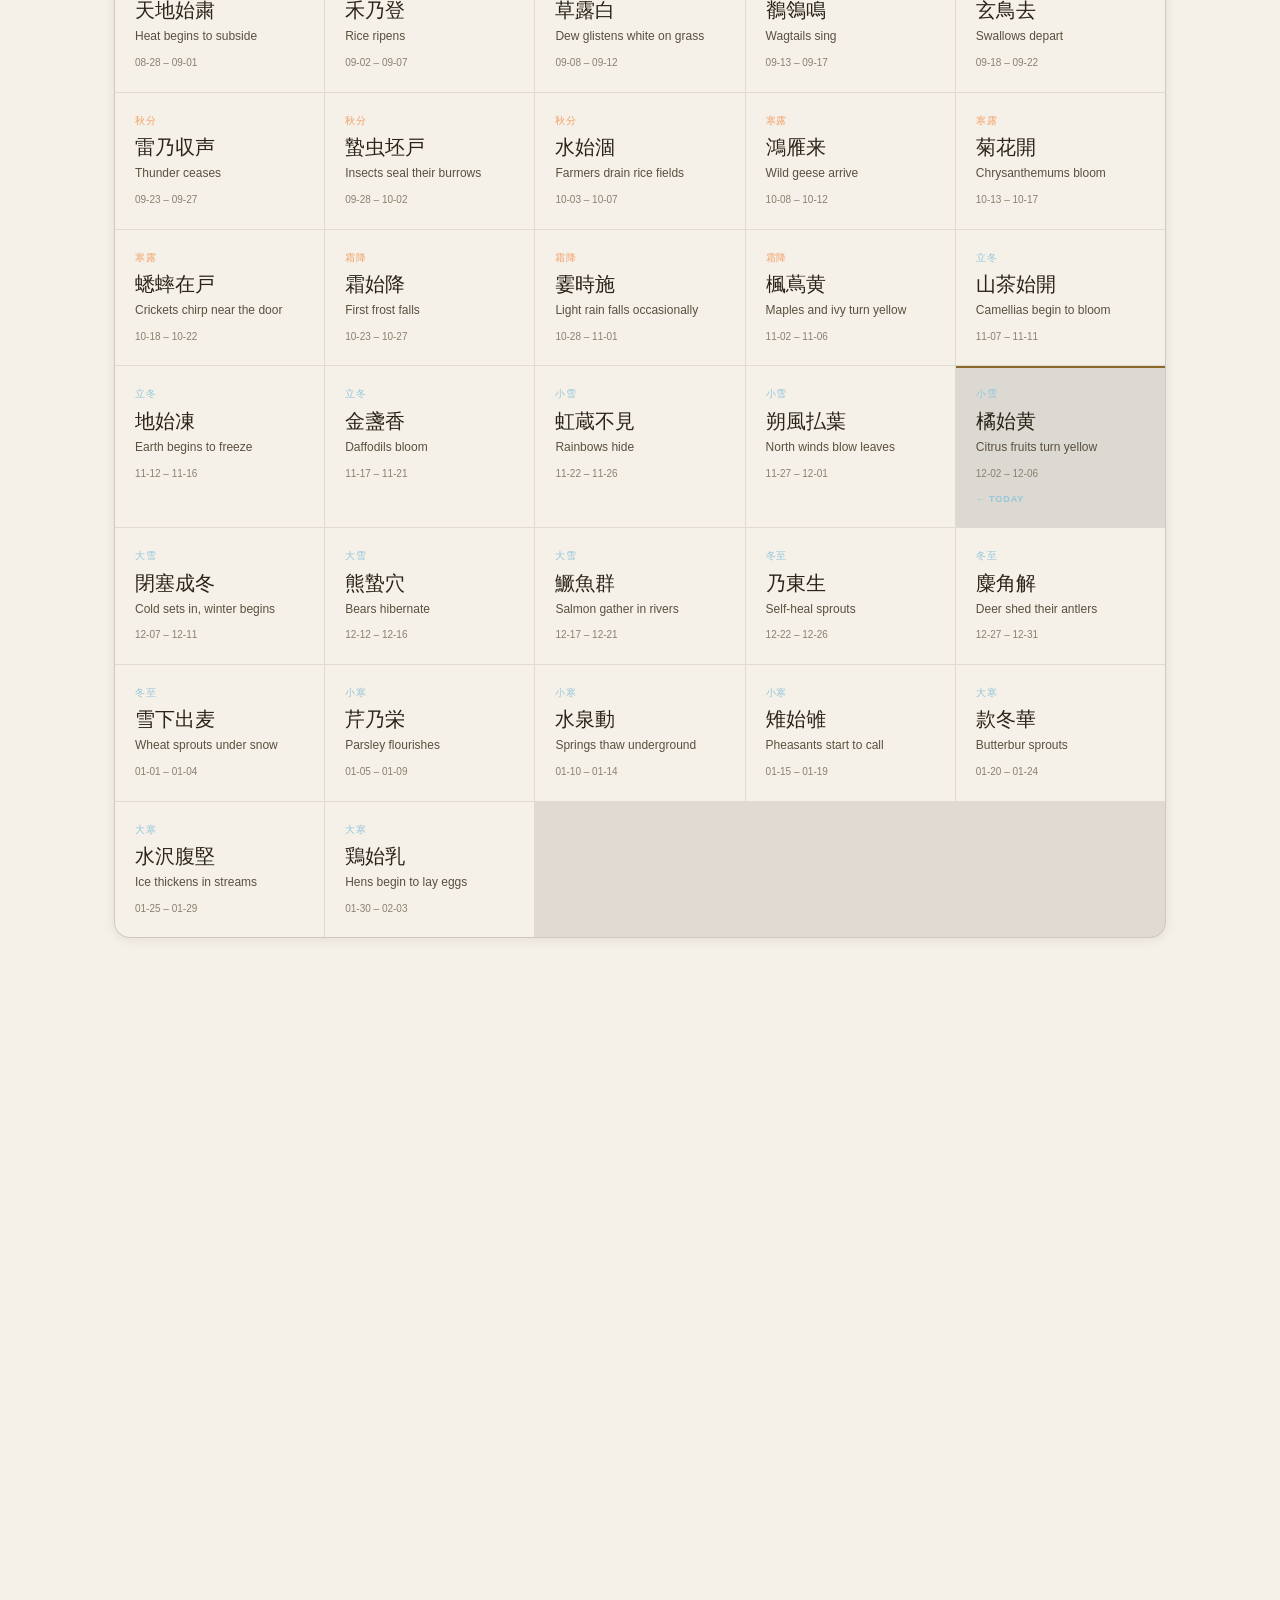
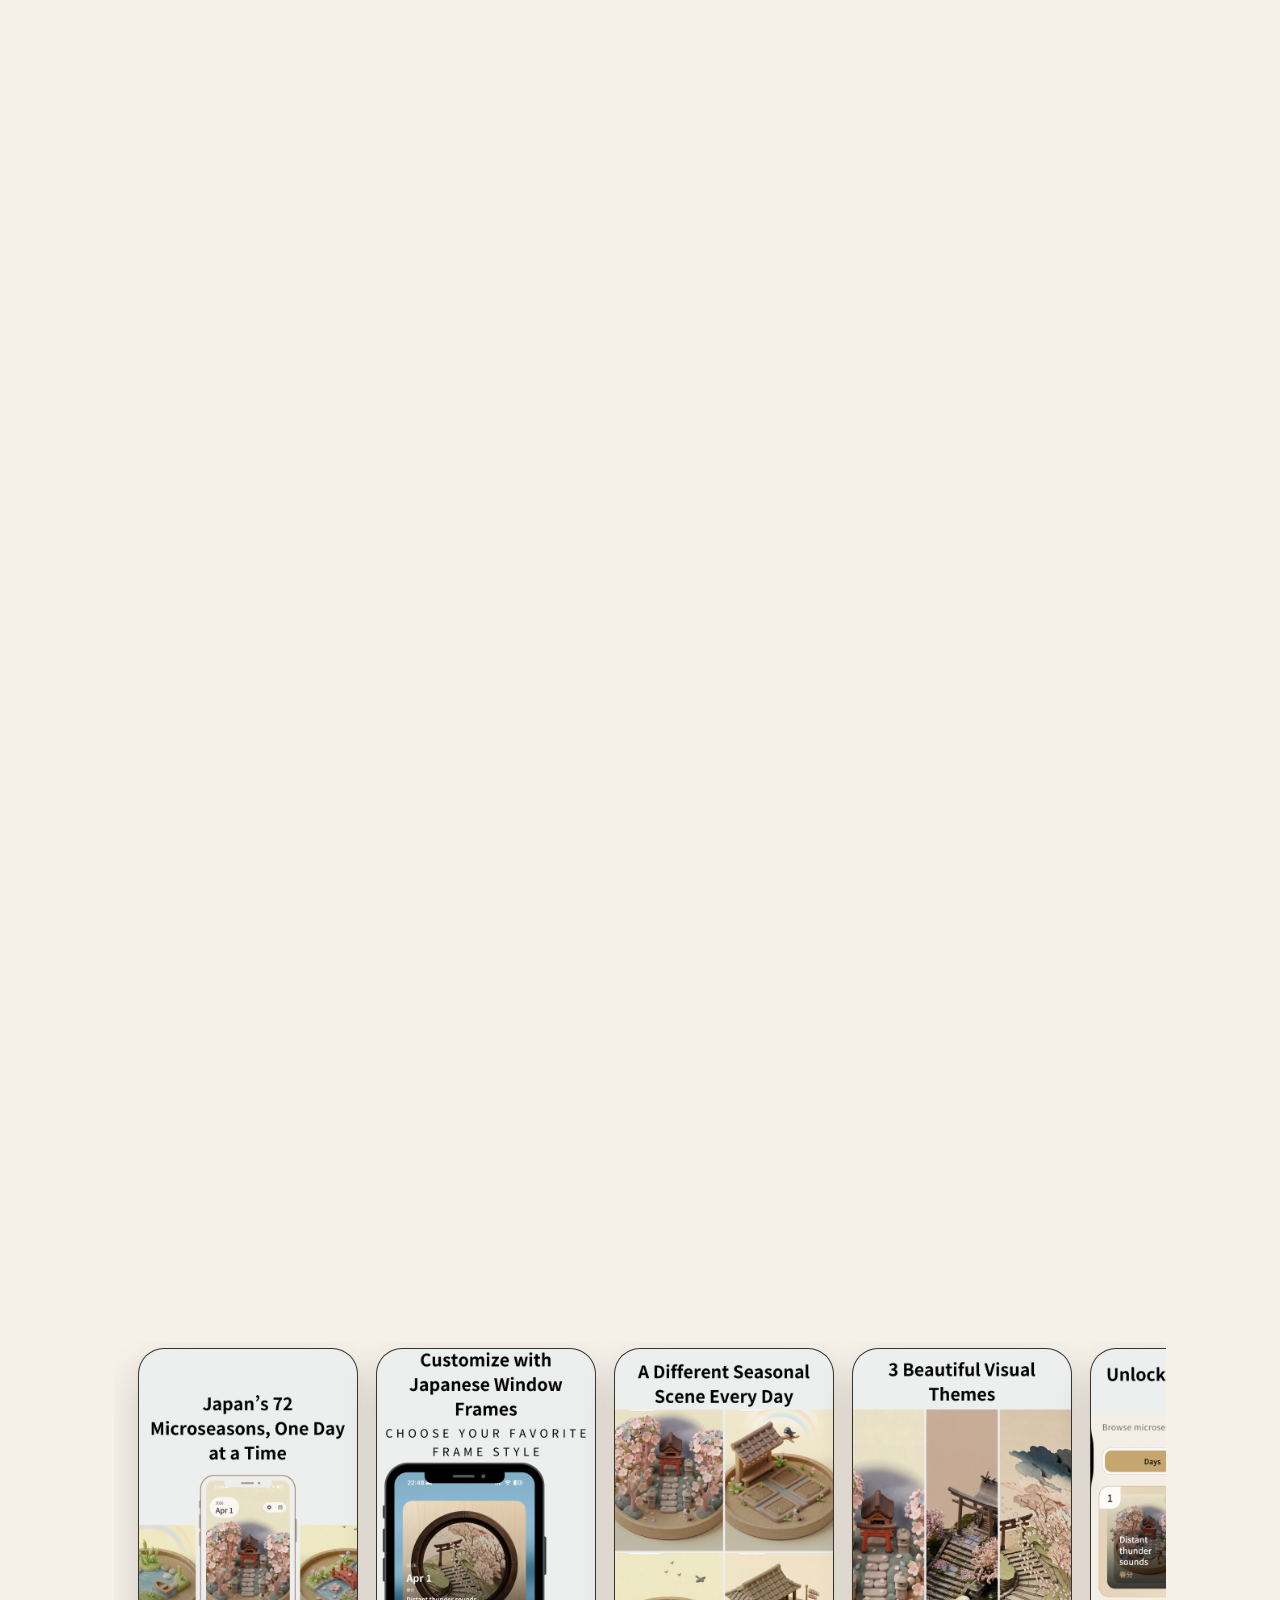
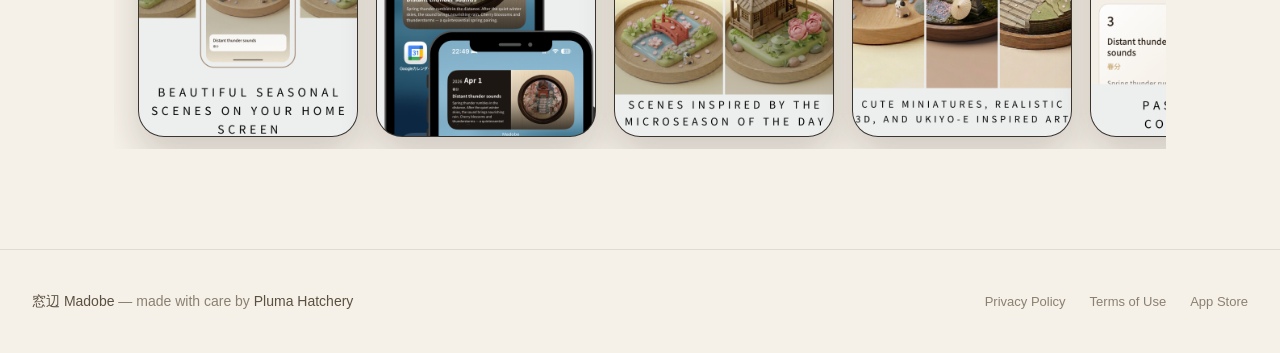
==== commit 9509ad6b: "Externalize landing page assets" ====
--- a/index.html
+++ b/index.html
@@ -5,14 +5,11 @@
   <meta name="viewport" content="width=device-width, initial-scale=1">
   <title>Madobe</title>
   <meta name="google-site-verification" content="6fL8pVOhXV0p_stTMp_lK1hkpMFZQ0UGc04hpS4qetU">
-  <meta http-equiv="Content-Security-Policy" content="default-src 'self'; img-src 'self' https: data:; style-src 'self' 'unsafe-inline' https://fonts.googleapis.com; font-src 'self' https://fonts.gstatic.com data:; script-src 'self' 'unsafe-inline'; connect-src 'self'; object-src 'none'; base-uri 'self'; form-action 'self'; frame-ancestors 'none'; upgrade-insecure-requests">
+  <meta http-equiv="Content-Security-Policy" content="default-src 'self'; img-src 'self' https: data:; style-src 'self'; font-src 'self' data:; script-src 'none'; connect-src 'self'; object-src 'none'; base-uri 'self'; form-action 'self'; frame-ancestors 'none'; upgrade-insecure-requests">
   <meta name="referrer" content="strict-origin-when-cross-origin">
   <meta name="robots" content="noindex,follow">
   <meta http-equiv="refresh" content="0; url=/madobe/">
   <link rel="canonical" href="https://plumahatchery.com/madobe/">
-  <script>
-    window.location.replace('/madobe/');
-  </script>
 </head>
 <body>
   <p>Redirecting to <a href="/madobe/">Madobe</a>...</p>
